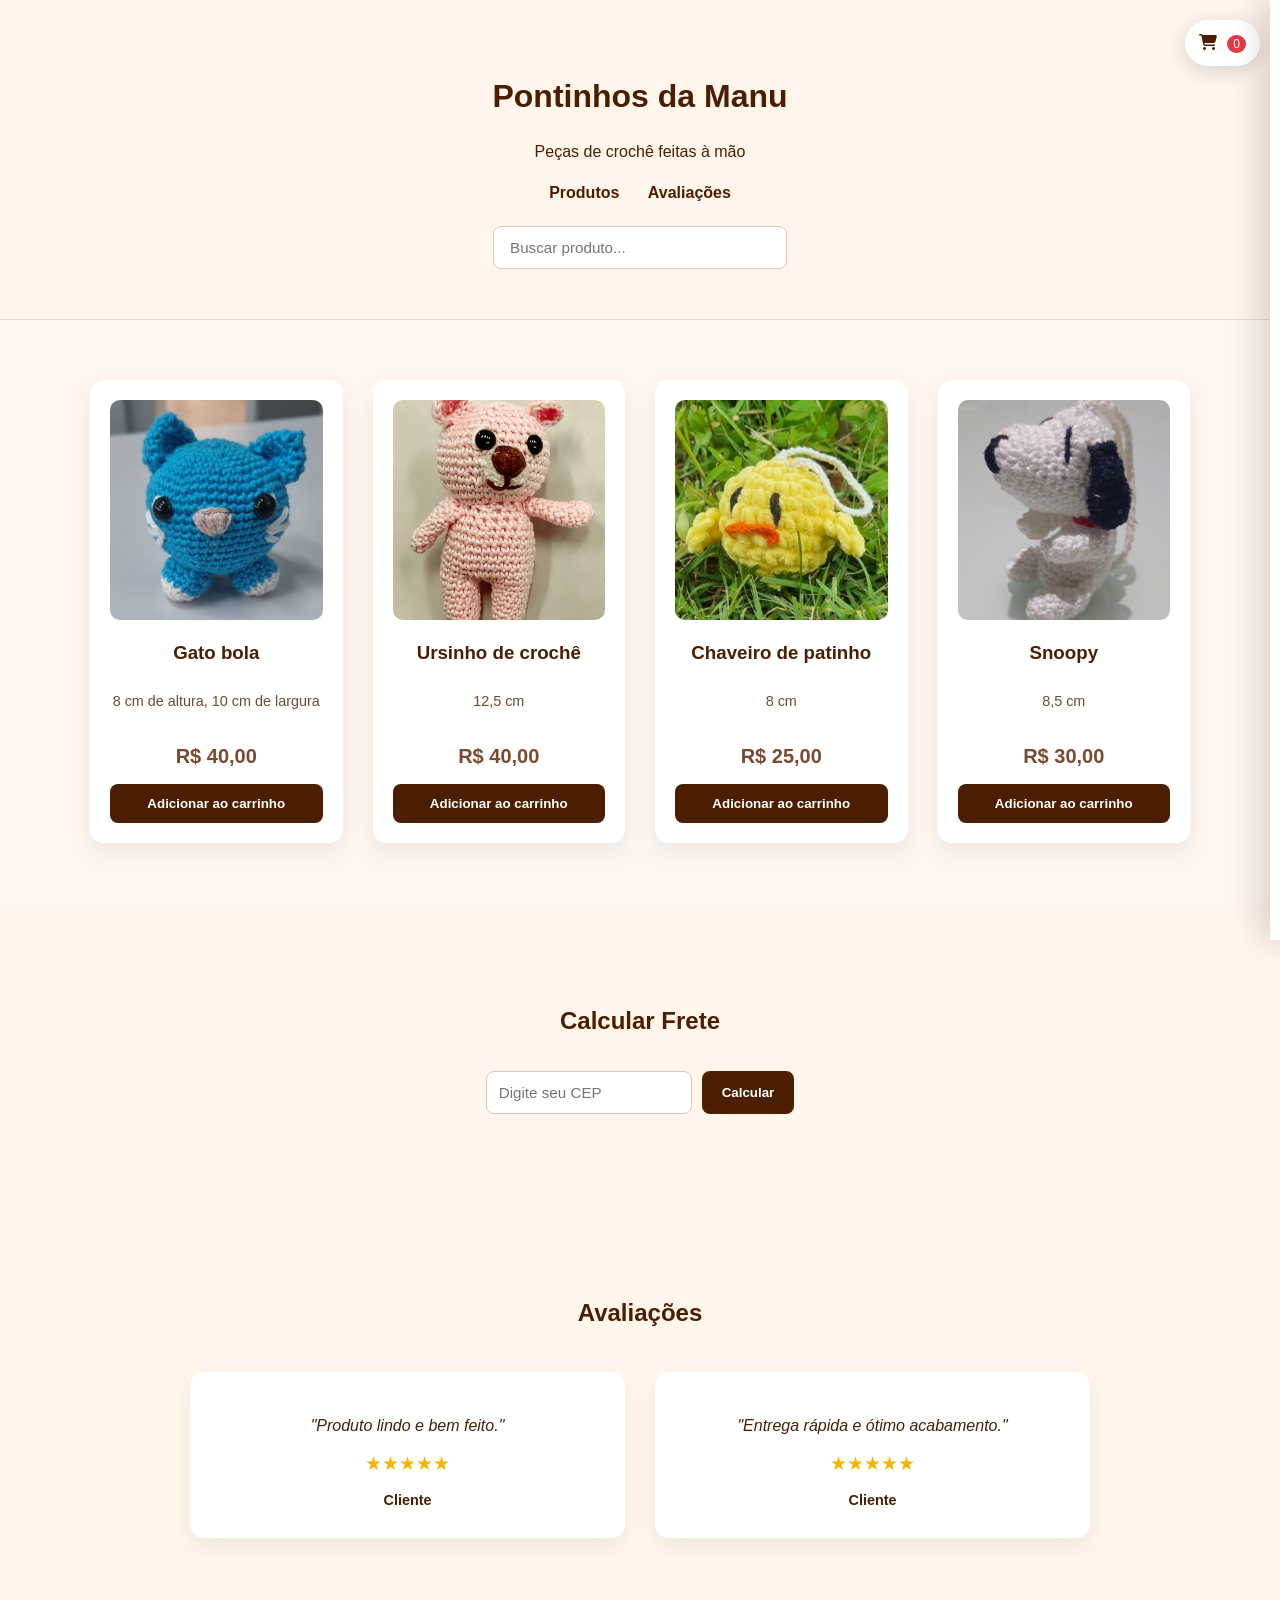
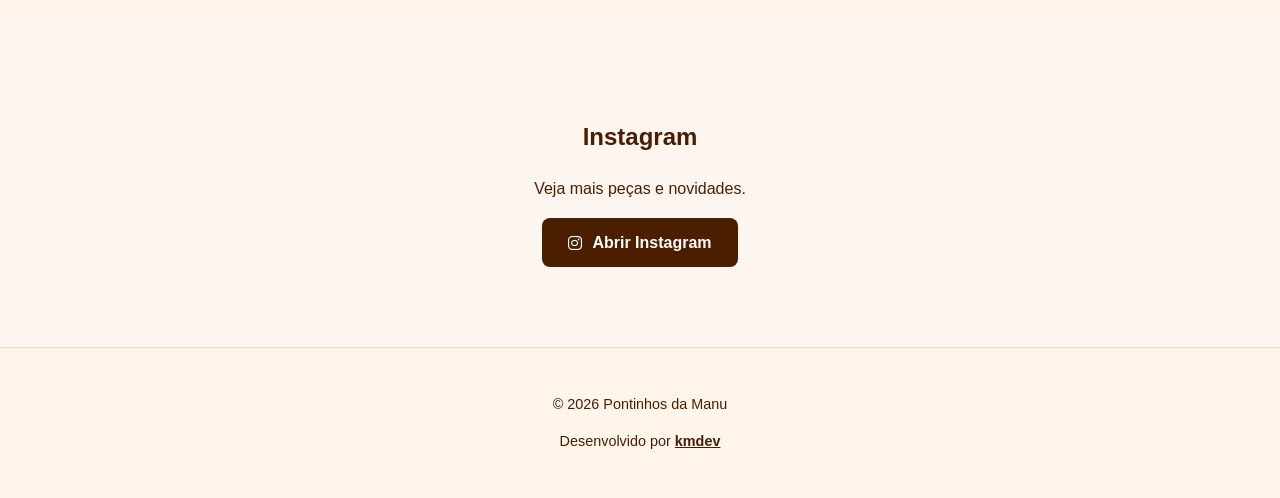
==== produtos.html @ 8070979f "Update and add more stuff" ====
<!doctype html>
<html lang="pt-BR">
    <head>
        <meta charset="UTF-8" />
        <meta name="viewport" content="width=device-width, initial-scale=1.0" />
        <title>Pontinhos da Manu - Produtos</title>
        <link rel="icon" type="image/png" href="src/icon.png" />
        <meta
            name="description"
            content="Peças de crochê feitas à mão. Amigurumi, bonecos e presentes artesanais."
        />
        <meta
            name="keywords"
            content="crochê, amigurumi, artesanal, feito a mão"
        />
        <link rel="stylesheet" href="produtos.css" />
        <link
            rel="stylesheet"
            href="https://cdnjs.cloudflare.com/ajax/libs/font-awesome/6.5.0/css/all.min.css"
        />
    </head>
    <body>
        <div class="transicao" id="transicao"></div>

        <header class="topo">
            <h1>Pontinhos da Manu</h1>
            <p>Peças de crochê feitas à mão</p>

            <nav class="menu">
                <a href="#produtos">Produtos</a>
                <a href="#avaliacoes">Avaliações</a>
            </nav>

            <div class="carrinho-icon">
                <i class="fa-solid fa-cart-shopping"></i>
                <span id="cart-count">0</span>
            </div>

            <input id="busca" placeholder="Buscar produto..." />
        </header>

        <section class="produtos" id="produtos">
            <div class="produto">
                <img
                    loading="lazy"
                    src="src/gb.jpeg"
                    data-full="src/gb.jpeg"
                    onerror="
                        this.src =
                            'https://via.placeholder.com/300?text=Sem+Imagem'
                    "
                />
                <h3>Gato bola</h3>
                <p>8 cm de altura, 10 cm de largura</p>
                <span class="preco">R$ 40,00</span>
                <button>Adicionar ao carrinho</button>
            </div>

            <div class="produto">
                <img
                    loading="lazy"
                    src="src/up.jpeg"
                    data-full="src/up.jpeg"
                    onerror="
                        this.src =
                            'https://via.placeholder.com/300?text=Sem+Imagem'
                    "
                />
                <h3>Ursinho de crochê</h3>
                <p>12,5 cm</p>
                <span class="preco">R$ 40,00</span>
                <button>Adicionar ao carrinho</button>
            </div>

            <div class="produto">
                <img
                    loading="lazy"
                    src="src/Duck.jpeg"
                    data-full="src/Duck.jpeg"
                    onerror="
                        this.src =
                            'https://via.placeholder.com/300?text=Sem+Imagem'
                    "
                />
                <h3>Chaveiro de patinho</h3>
                <p>8 cm</p>
                <span class="preco">R$ 25,00</span>
                <button>Adicionar ao carrinho</button>
            </div>

            <div class="produto">
                <img
                    loading="lazy"
                    src="src/snoopy.jpeg"
                    data-full="src/snoopy.jpeg"
                    onerror="
                        this.src =
                            'https://via.placeholder.com/300?text=Sem+Imagem'
                    "
                />
                <h3>Snoopy</h3>
                <p>8,5 cm</p>
                <span class="preco">R$ 30,00</span>
                <button>Adicionar ao carrinho</button>
            </div>
        </section>

        <section class="frete">
            <h2>Calcular Frete</h2>
            <div class="frete-box">
                <input
                    type="text"
                    id="cep"
                    placeholder="Digite seu CEP"
                    maxlength="9"
                />
                <button id="btn-frete">Calcular</button>
            </div>
            <p id="frete-resultado"></p>
        </section>

        <section class="avaliacoes" id="avaliacoes">
            <h2>Avaliações</h2>
            <div class="avaliacoes-grid">
                <div class="avaliacao">
                    <p>"Produto lindo e bem feito."</p>
                    <span>★★★★★</span>
                    <strong>Cliente</strong>
                </div>
                <div class="avaliacao">
                    <p>"Entrega rápida e ótimo acabamento."</p>
                    <span>★★★★★</span>
                    <strong>Cliente</strong>
                </div>
            </div>
        </section>

        <section class="instagram">
            <h2>Instagram</h2>
            <p>Veja mais peças e novidades.</p>
            <a
                class="btn-instagram"
                href="https://www.instagram.com/pontinhosda_manu?igsh=MW0zdXdidGhiMHlrYQ=="
                target="_blank"
            >
                <i class="fa-brands fa-instagram"></i> Abrir Instagram
            </a>
        </section>

        <footer>
            <p>© 2026 Pontinhos da Manu</p>
            <p>
                Desenvolvido por
                <a
                    href="https://github.com/kmdev-cmd"
                    target="_blank"
                    rel="noopener noreferrer"
                    >kmdev</a
                >
            </p>
        </footer>

        <button id="topo">↑</button>

        <div class="carrinho" id="carrinho">
            <h2>Carrinho</h2>
            <div id="cart-items"></div>
            <p class="total">Total: R$ <span id="cart-total">0</span></p>
            <button id="finalizar">Finalizar pedido</button>
            <button id="fechar-carrinho">Fechar</button>
        </div>

        <div class="lightbox" id="lightbox"><img src="" alt="Produto" /></div>

        <script src="produtos.js"></script>
    </body>
</html>
---- produtos.css ----
/* ---------- BASE ---------- */

body {
    margin: 0;
    font-family:
        Segoe UI,
        Tahoma,
        Geneva,
        Verdana,
        sans-serif;
    background: #fdf6f0;
    color: #4b1e00;
    line-height: 1.6;
}

/* ---------- HEADER ---------- */

.topo {
    text-align: center;
    padding: 50px 20px;
    background: #fff5eb;
    border-bottom: 1px solid #ead8c9;
}

.topo h1 {
    margin-bottom: 10px;
}

.menu {
    margin-top: 15px;
}

.menu a {
    margin: 0 12px;
    text-decoration: none;
    color: #4b1e00;
    font-weight: 600;
    transition: 0.25s;
}

.menu a:hover {
    color: #7a4b2f;
}

/* ---------- PRODUTOS ---------- */

.produtos {
    display: grid;
    grid-template-columns: repeat(auto-fit, minmax(250px, 1fr));
    gap: 30px;
    max-width: 1100px;
    margin: auto;
    padding: 60px 20px;
}

.produto {
    background: white;
    padding: 20px;
    border-radius: 14px;
    text-align: center;
    box-shadow: 0 10px 25px rgba(0, 0, 0, 0.06);
    transition: 0.25s;
    display: flex;
    flex-direction: column;
    justify-content: space-between;
    opacity: 0;
    transform: translateY(40px);
    transition: 0.6s;
}

.produto.visible {
    opacity: 1;
    transform: translateY(0);
}

.produto:hover {
    transform: translateY(-6px);
    box-shadow: 0 15px 35px rgba(0, 0, 0, 0.08);
}

.produto img {
    width: 100%;
    height: 220px;
    object-fit: cover;
    border-radius: 10px;
    margin-bottom: 10px;
}

.produto h3 {
    margin: 8px 0;
}

.produto p {
    font-size: 0.9rem;
    opacity: 0.8;
}

.preco {
    display: block;
    font-weight: bold;
    font-size: 1.25rem;
    margin: 12px 0;
    color: #7a4b2f;
}

.produto button {
    background: #4b1e00;
    color: white;
    border: none;
    padding: 12px 20px;
    border-radius: 8px;
    cursor: pointer;
    font-weight: 600;
    transition: 0.2s;
}

.produto button:hover {
    background: #7a4b2f;
    transform: scale(1.03);
}

/* ---------- FRETE ---------- */

.frete {
    padding: 80px 20px;
    background: #fff5eb;
    text-align: center;
}

.frete h2 {
    margin-bottom: 30px;
}

.frete-box {
    display: flex;
    justify-content: center;
    gap: 10px;
    flex-wrap: wrap;
}

.frete-box input {
    padding: 12px;
    border-radius: 8px;
    border: 1px solid #d9c7b8;
    width: 180px;
    font-size: 0.95rem;
    outline: none;
    transition: 0.2s;
}

.frete-box input:focus {
    border-color: #7a4b2f;
    box-shadow: 0 0 0 2px rgba(122, 75, 47, 0.15);
}

.frete-box button {
    background: #4b1e00;
    color: white;
    border: none;
    padding: 12px 20px;
    border-radius: 8px;
    cursor: pointer;
    font-weight: 600;
    transition: 0.2s;
}

.frete-box button:hover {
    background: #7a4b2f;
}

#frete-resultado {
    display: none;
    margin-top: 20px;
    font-weight: 500;
    background: white;
    padding: 12px 18px;
    border-radius: 8px;
    box-shadow: 0 6px 15px rgba(0, 0, 0, 0.08);
}

/* ---------- AVALIAÇÕES ---------- */

.avaliacoes {
    background: #fff5eb;
    padding: 80px 20px;
    text-align: center;
}

.avaliacoes h2 {
    margin-bottom: 40px;
}

.avaliacoes-grid {
    display: grid;
    grid-template-columns: repeat(auto-fit, minmax(250px, 1fr));
    gap: 30px;
    max-width: 900px;
    margin: auto;
}

.avaliacao {
    background: white;
    padding: 25px;
    border-radius: 14px;
    box-shadow: 0 10px 25px rgba(0, 0, 0, 0.06);
    transition: 0.25s;
}

.avaliacao:hover {
    transform: translateY(-5px);
}

.avaliacao p {
    font-style: italic;
    margin-bottom: 10px;
}

.avaliacao span {
    color: #f4b400;
    font-size: 1.2rem;
    display: block;
    margin-bottom: 8px;
}

.avaliacao strong {
    font-size: 0.9rem;
    color: #4b1e00;
}

/* ---------- INSTAGRAM ---------- */

.instagram {
    padding: 80px 20px;
    text-align: center;
}

.btn-instagram {
    display: inline-flex;
    gap: 10px;
    align-items: center;
    padding: 12px 26px;
    background: #4b1e00;
    color: white;
    text-decoration: none;
    border-radius: 8px;
    font-weight: 600;
    transition: 0.2s;
}

.btn-instagram:hover {
    background: #7a4b2f;
    transform: translateY(-2px);
}

/* ---------- FOOTER ---------- */

footer {
    text-align: center;
    padding: 30px 20px;
    font-size: 0.9rem;
    background: #fff5eb;
    border-top: 1px solid #ead8c9;
}

footer a {
    color: #4b1e00;
    font-weight: bold;
}

/* ---------- TRANSIÇÃO ---------- */

.transicao {
    position: fixed;
    inset: 0;
    background: #5a2a0c;
    z-index: 9999;
    clip-path: circle(150% at 100% 0%);
    animation: abrirTela 1.2s ease forwards;
}

@keyframes abrirTela {
    0% {
        clip-path: circle(150% at 100% 0%);
    }

    100% {
        clip-path: circle(0% at 100% 0%);
    }
}

/* ---------- SCROLL ---------- */

html {
    scroll-behavior: smooth;
}

/* ---------- AMPLIAR IMAGEM ---------- */

.img-zoom {
    position: fixed;
    top: 50%;
    left: 50%;
    transform: translate(-50%, -50%) scale(1.8);
    z-index: 9998;
    max-width: 90vw;
    max-height: 90vh;
    cursor: zoom-out;
    box-shadow: 0 20px 60px rgba(0, 0, 0, 0.4);
}

.lightbox {
    position: fixed;
    inset: 0;
    background: rgba(0, 0, 0, 0.85);
    display: flex;
    align-items: center;
    justify-content: center;
    z-index: 9999;
    opacity: 0;
    pointer-events: none;
    transition: opacity 0.35s ease;
}

.lightbox.ativo {
    opacity: 1;
    pointer-events: auto;
}

.lightbox img {
    max-width: 92vw;
    max-height: 92vh;
    border-radius: 12px;
    transform: scale(0.85);
    transition: transform 0.35s ease;
}

.lightbox.ativo img {
    transform: scale(1);
}

/* ---------- CARRINHO ---------- */

.carrinho-icon {
    position: fixed;
    top: 20px;
    right: 20px;
    background: white;
    padding: 10px 14px;
    border-radius: 30px;
    box-shadow: 0 5px 20px rgba(0, 0, 0, 0.15);
    cursor: pointer;
    z-index: 2000;
}

#cart-count {
    background: #e63946;
    color: white;
    font-size: 12px;
    padding: 2px 6px;
    border-radius: 50%;
    margin-left: 6px;
}

.carrinho {
    position: fixed;
    right: -350px;
    top: 0;
    width: 320px;
    height: 100%;
    background: white;
    box-shadow: -10px 0 30px rgba(0, 0, 0, 0.15);
    padding: 20px;
    transition: 0.4s;
    z-index: 3000;
    overflow: auto;
}

.carrinho.ativo {
    right: 0;
}

.cart-item {
    display: flex;
    justify-content: space-between;
    margin-bottom: 10px;
    font-size: 14px;
}

.total {
    font-weight: bold;
    margin-top: 20px;
}

.carrinho h2 {
    margin-bottom: 10px;
}

#cart-items {
    max-height: 300px;
    overflow-y: auto;
}

.total {
    margin-top: 10px;
}

#fechar-carrinho {
    margin-top: 10px;
}

.cart-item {
    display: grid;
    grid-template-columns: 1fr auto auto auto;
    gap: 8px;
    align-items: center;
    padding: 10px 0;
    border-bottom: 1px solid #eee;
}

.cart-item button {
    border: none;
    background: #eee;
    padding: 4px 8px;
    border-radius: 6px;
    cursor: pointer;
}

.cart-item button:hover {
    background: #ddd;
}

.remover {
    background: #e63946;
    color: white;
}

.remover:hover {
    background: #c92f3a;
}

#finalizar {
    width: 100%;
    margin-top: 10px;
    padding: 12px;
    background: #25d366;
    color: white;
    border: none;
    border-radius: 8px;
    cursor: pointer;
    font-weight: bold;
}

#finalizar:hover {
    background: #1ebc5a;
}

/* ---------- BUSCA ---------- */

#busca {
    margin-top: 20px;
    padding: 12px 16px;
    border-radius: 8px;
    border: 1px solid #d9c7b8;
    width: 260px;
    max-width: 90%;
    font-size: 0.95rem;
    outline: none;
    transition: 0.25s;
}

#busca:focus {
    border-color: #7a4b2f;
    box-shadow: 0 0 0 2px rgba(122, 75, 47, 0.15);
}

/* ---------- BOTÃO TOPO ---------- */

#topo {
    position: fixed;
    bottom: 25px;
    right: 25px;
    background: #4b1e00;
    color: white;
    border: none;
    width: 45px;
    height: 45px;
    border-radius: 50%;
    font-size: 18px;
    cursor: pointer;
    display: none;
    z-index: 2000;
    box-shadow: 0 5px 20px rgba(0, 0, 0, 0.15);
    transition: 0.25s;
}

#topo:hover {
    background: #7a4b2f;
    transform: translateY(-3px);
}

/* ---------- CARRINHO MELHORIAS ---------- */

.carrinho-icon:hover {
    transform: scale(1.05);
}

.cart-item {
    padding: 8px 0;
    border-bottom: 1px solid #eee;
}

.cart-item:last-child {
    border-bottom: none;
}

/* ---------- SCROLL DO CARRINHO ---------- */

#cart-items::-webkit-scrollbar {
    width: 6px;
}

#cart-items::-webkit-scrollbar-thumb {
    background: #d0b9a5;
    border-radius: 10px;
}

/* ---------- RESPONSIVIDADE ---------- */

@media (max-width: 768px) {
    .topo {
        padding: 40px 15px;
    }

    .menu {
        display: flex;
        flex-wrap: wrap;
        justify-content: center;
        gap: 10px;
    }

    .produtos {
        padding: 40px 15px;
        gap: 20px;
    }

    .produto img {
        height: 200px;
    }

    .carrinho {
        width: 100%;
        right: -120%;
    }

    .carrinho.ativo {
        right: -10%;
    }
}

/* ---------- ANIMAÇÃO SUAVE GLOBAL ---------- */

button,
a,
input {
    transition: 0.25s ease;
}
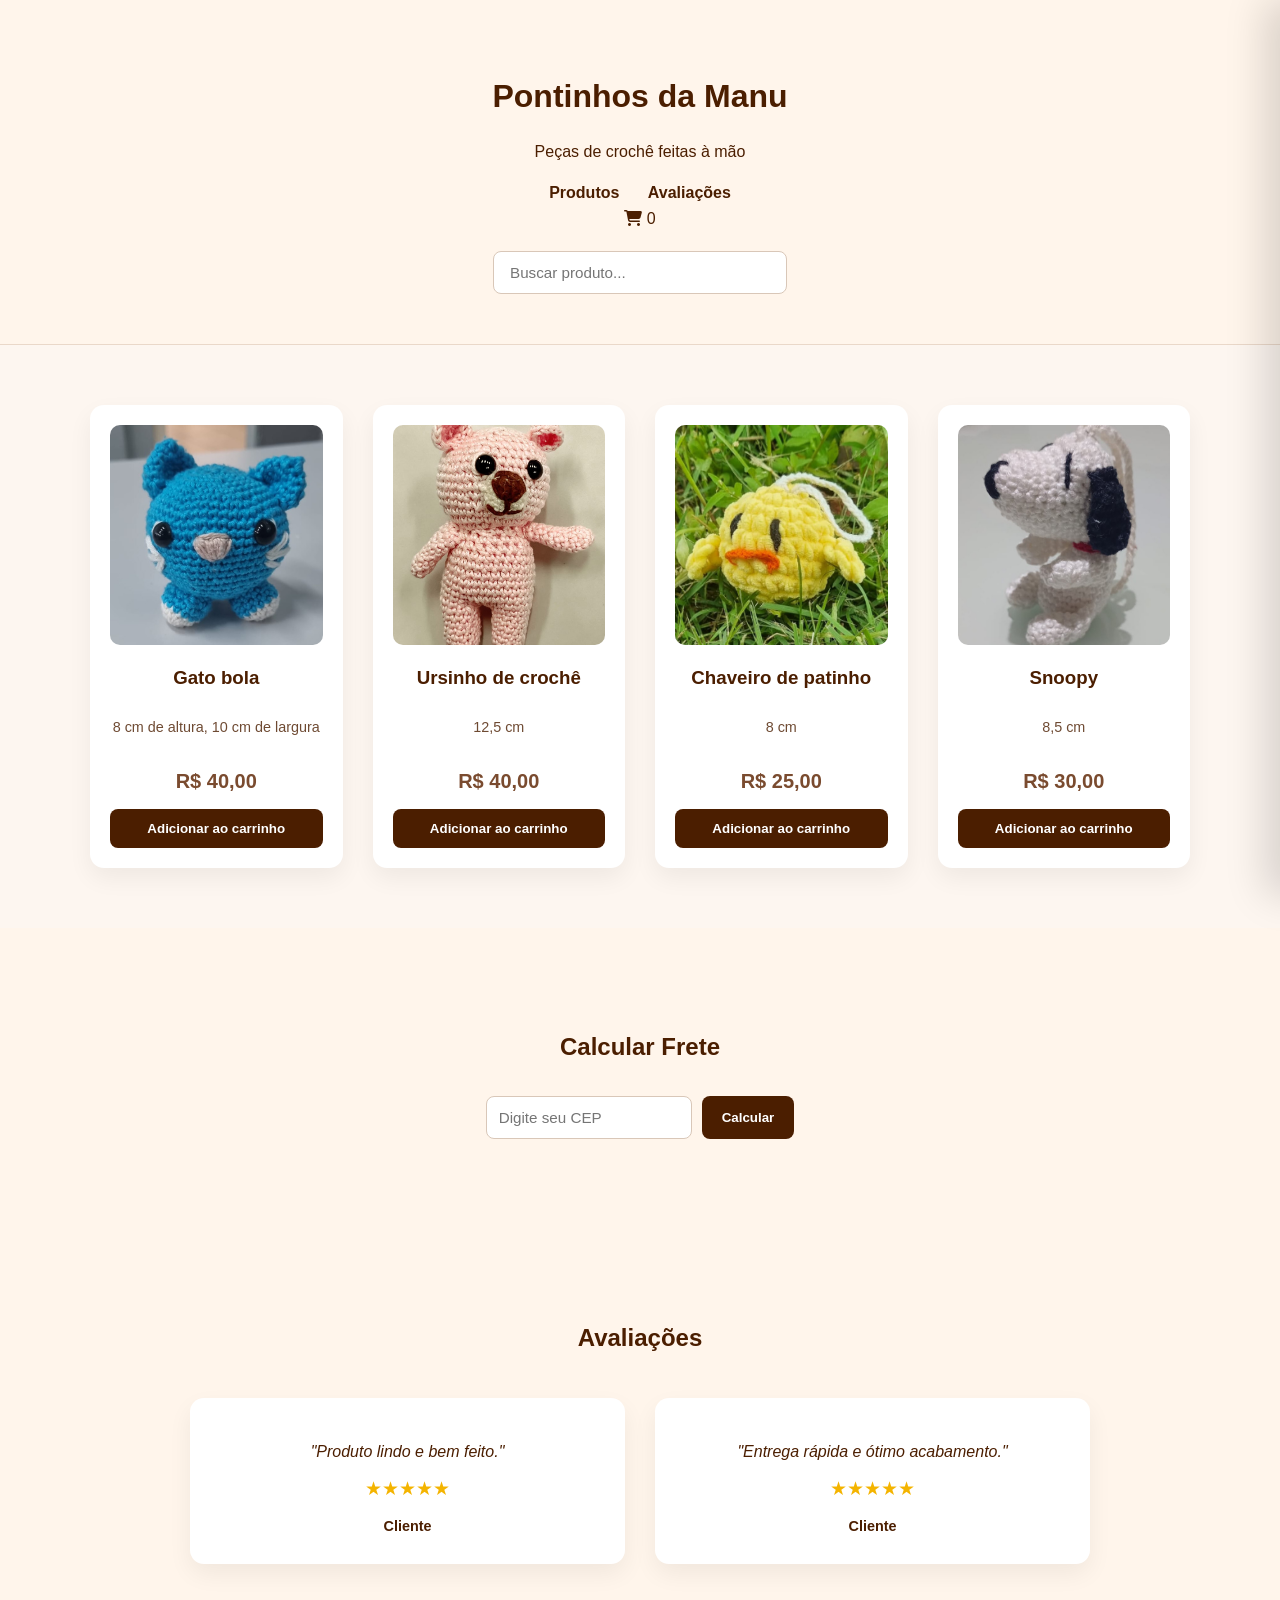
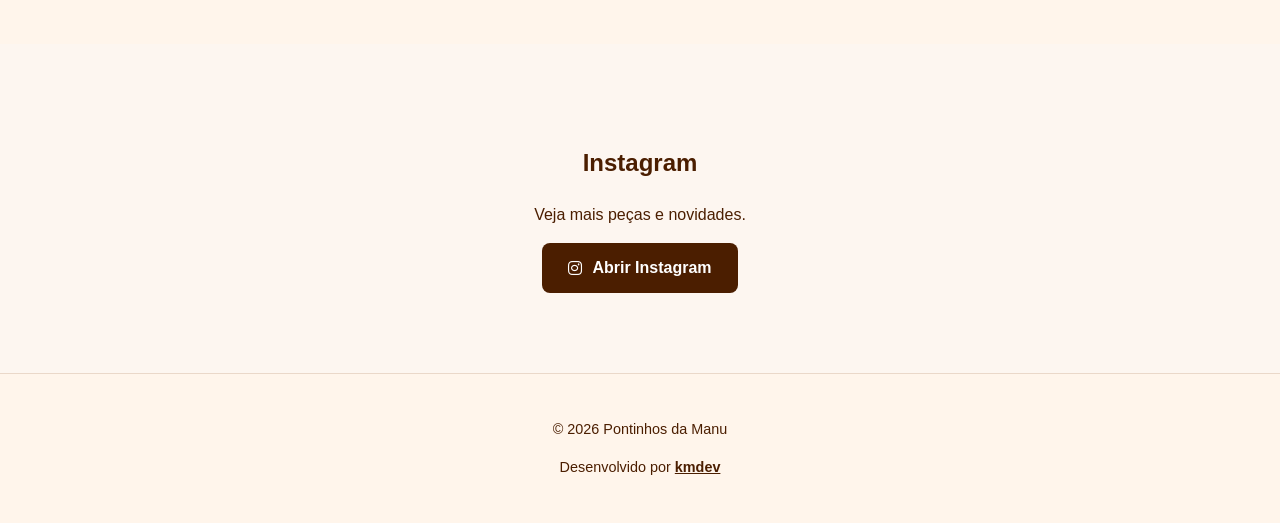
==== commit e01601de: "a" ====
--- a/produtos.html
+++ b/produtos.html
@@ -31,13 +31,15 @@
                 <a href="#avaliacoes">Avaliações</a>
             </nav>
 
-            <div class="carrinho-icon">
+            <div class="carrinho-icon" id="abrir-carrinho">
                 <i class="fa-solid fa-cart-shopping"></i>
                 <span id="cart-count">0</span>
             </div>
 
             <input id="busca" placeholder="Buscar produto..." />
         </header>
+
+        <div class="carrinho-overlay" id="overlay"></div>
 
         <section class="produtos" id="produtos">
             <div class="produto">
--- a/produtos.css
+++ b/produtos.css
@@ -338,96 +338,86 @@
     transform: scale(1);
 }
 
-/* ---------- CARRINHO ---------- */
-
-.carrinho-icon {
-    position: fixed;
-    top: 20px;
-    right: 20px;
-    background: white;
-    padding: 10px 14px;
-    border-radius: 30px;
-    box-shadow: 0 5px 20px rgba(0, 0, 0, 0.15);
-    cursor: pointer;
-    z-index: 2000;
-}
-
-#cart-count {
-    background: #e63946;
-    color: white;
-    font-size: 12px;
-    padding: 2px 6px;
-    border-radius: 50%;
-    margin-left: 6px;
-}
+/* ---------- CARRINHO (UPGRADE) ---------- */
 
 .carrinho {
     position: fixed;
-    right: -350px;
+    right: -380px;
     top: 0;
-    width: 320px;
-    height: 100%;
-    background: white;
-    box-shadow: -10px 0 30px rgba(0, 0, 0, 0.15);
+    width: 340px;
+    height: 95%;
+    background: rgba(255, 255, 255, 0.75);
+    backdrop-filter: blur(12px);
+    -webkit-backdrop-filter: blur(12px);
+    box-shadow: -15px 0 40px rgba(0, 0, 0, 0.15);
     padding: 20px;
-    transition: 0.4s;
+    transition: right 0.45s cubic-bezier(0.22, 1, 0.36, 1);
     z-index: 3000;
-    overflow: auto;
+    overflow: hidden;
+    display: flex;
+    flex-direction: column;
+    border-radius: 5px;
 }
 
 .carrinho.ativo {
     right: 0;
 }
 
-.cart-item {
-    display: flex;
-    justify-content: space-between;
-    margin-bottom: 10px;
-    font-size: 14px;
-}
-
-.total {
-    font-weight: bold;
-    margin-top: 20px;
-}
+/* HEADER */
 
 .carrinho h2 {
-    margin-bottom: 10px;
-}
+    margin-bottom: 15px;
+    font-size: 1.4rem;
+}
+
+/* LISTA */
 
 #cart-items {
-    max-height: 300px;
+    flex: 1;
     overflow-y: auto;
-}
-
-.total {
-    margin-top: 10px;
-}
-
-#fechar-carrinho {
-    margin-top: 10px;
-}
+    padding-right: 5px;
+}
+
+/* ITEM */
 
 .cart-item {
     display: grid;
     grid-template-columns: 1fr auto auto auto;
     gap: 8px;
     align-items: center;
-    padding: 10px 0;
-    border-bottom: 1px solid #eee;
-}
+    padding: 12px 0;
+    border-bottom: 1px solid rgba(0, 0, 0, 0.06);
+    transition: 0.2s;
+}
+
+.cart-item:hover {
+    transform: translateX(4px);
+}
+
+/* NOME DO PRODUTO */
+
+.cart-item span {
+    font-weight: 500;
+}
+
+/* BOTÕES */
 
 .cart-item button {
     border: none;
-    background: #eee;
-    padding: 4px 8px;
+    background: #f1f1f1;
+    padding: 5px 9px;
     border-radius: 6px;
     cursor: pointer;
+    font-weight: bold;
+    transition: 0.2s;
 }
 
 .cart-item button:hover {
     background: #ddd;
-}
+    transform: scale(1.05);
+}
+
+/* REMOVER */
 
 .remover {
     background: #e63946;
@@ -438,20 +428,89 @@
     background: #c92f3a;
 }
 
+/* TOTAL */
+
+.total {
+    margin-top: 15px;
+    font-size: 1.1rem;
+    display: flex;
+    justify-content: space-between;
+}
+
+/* BOTÃO FINALIZAR */
+
 #finalizar {
     width: 100%;
-    margin-top: 10px;
-    padding: 12px;
-    background: #25d366;
+    margin-top: 12px;
+    padding: 14px;
+    background: linear-gradient(135deg, #25d366, #1ebc5a);
     color: white;
     border: none;
-    border-radius: 8px;
+    border-radius: 10px;
     cursor: pointer;
     font-weight: bold;
+    transition: 0.25s;
 }
 
 #finalizar:hover {
-    background: #1ebc5a;
+    transform: translateY(-2px);
+    box-shadow: 0 8px 20px rgba(37, 211, 102, 0.3);
+}
+
+/* BOTÃO FECHAR */
+
+#fechar-carrinho {
+    position: absolute;
+    top: 15px;
+    right: 15px;
+    background: transparent;
+    font-size: 18px;
+    font-weight: bold;
+}
+#fechar-carrinho:hover {
+    background: #ddd;
+}
+
+/* SCROLL BONITO */
+
+#cart-items::-webkit-scrollbar {
+    width: 6px;
+}
+
+#cart-items::-webkit-scrollbar-thumb {
+    background: #cbb4a0;
+    border-radius: 10px;
+}
+
+/* OVERLAY (FUNDO ESCURO) */
+
+.carrinho-overlay {
+    position: fixed;
+    inset: 0;
+    background: rgba(0, 0, 0, 0.4);
+    backdrop-filter: blur(2px);
+    opacity: 0;
+    pointer-events: none;
+    transition: 0.3s;
+    z-index: 2500;
+}
+
+.carrinho-overlay.ativo {
+    opacity: 1;
+    pointer-events: auto;
+}
+
+/* RESPONSIVO */
+
+@media (max-width: 768px) {
+    .carrinho {
+        width: 85%;
+        right: -100%;
+    }
+
+    .carrinho.ativo {
+        right: 0;
+    }
 }
 
 /* ---------- BUSCA ---------- */
@@ -498,21 +557,6 @@
     transform: translateY(-3px);
 }
 
-/* ---------- CARRINHO MELHORIAS ---------- */
-
-.carrinho-icon:hover {
-    transform: scale(1.05);
-}
-
-.cart-item {
-    padding: 8px 0;
-    border-bottom: 1px solid #eee;
-}
-
-.cart-item:last-child {
-    border-bottom: none;
-}
-
 /* ---------- SCROLL DO CARRINHO ---------- */
 
 #cart-items::-webkit-scrollbar {
@@ -546,15 +590,6 @@
     .produto img {
         height: 200px;
     }
-
-    .carrinho {
-        width: 100%;
-        right: -120%;
-    }
-
-    .carrinho.ativo {
-        right: -10%;
-    }
 }
 
 /* ---------- ANIMAÇÃO SUAVE GLOBAL ---------- */
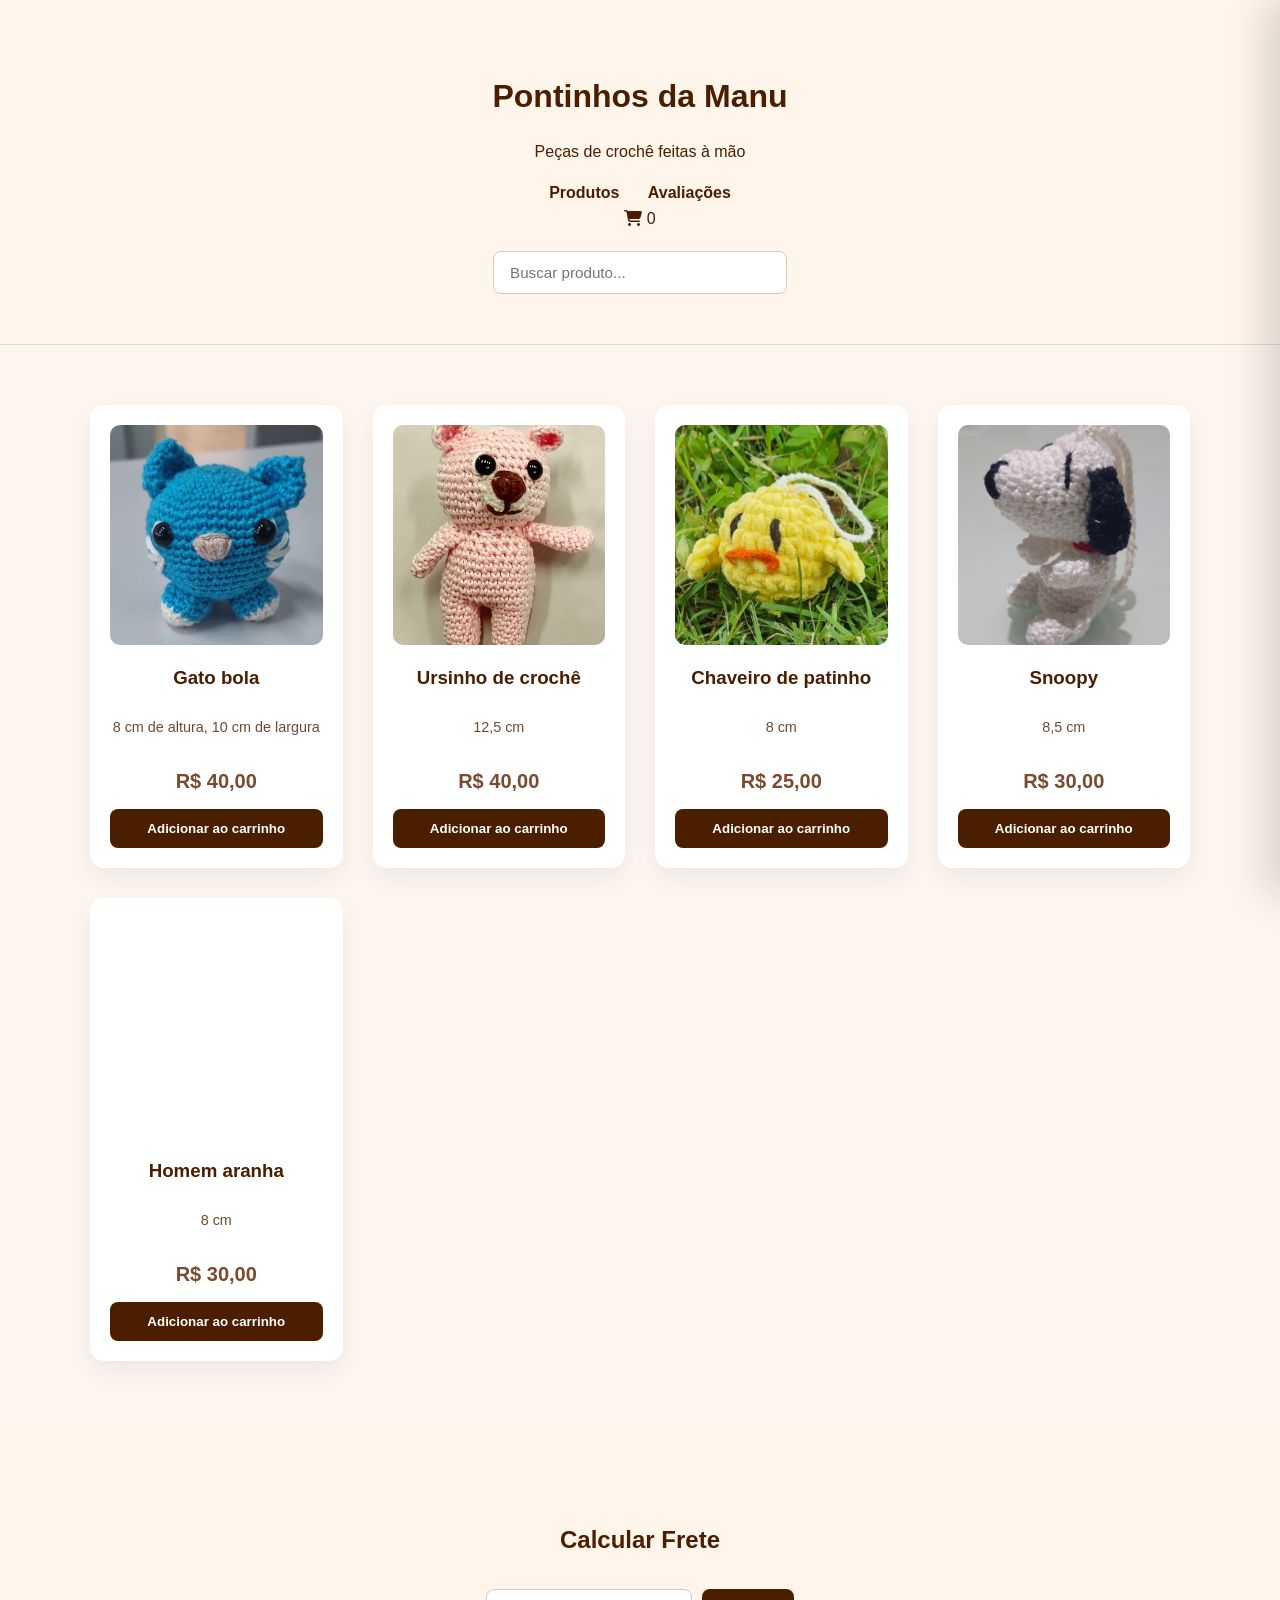
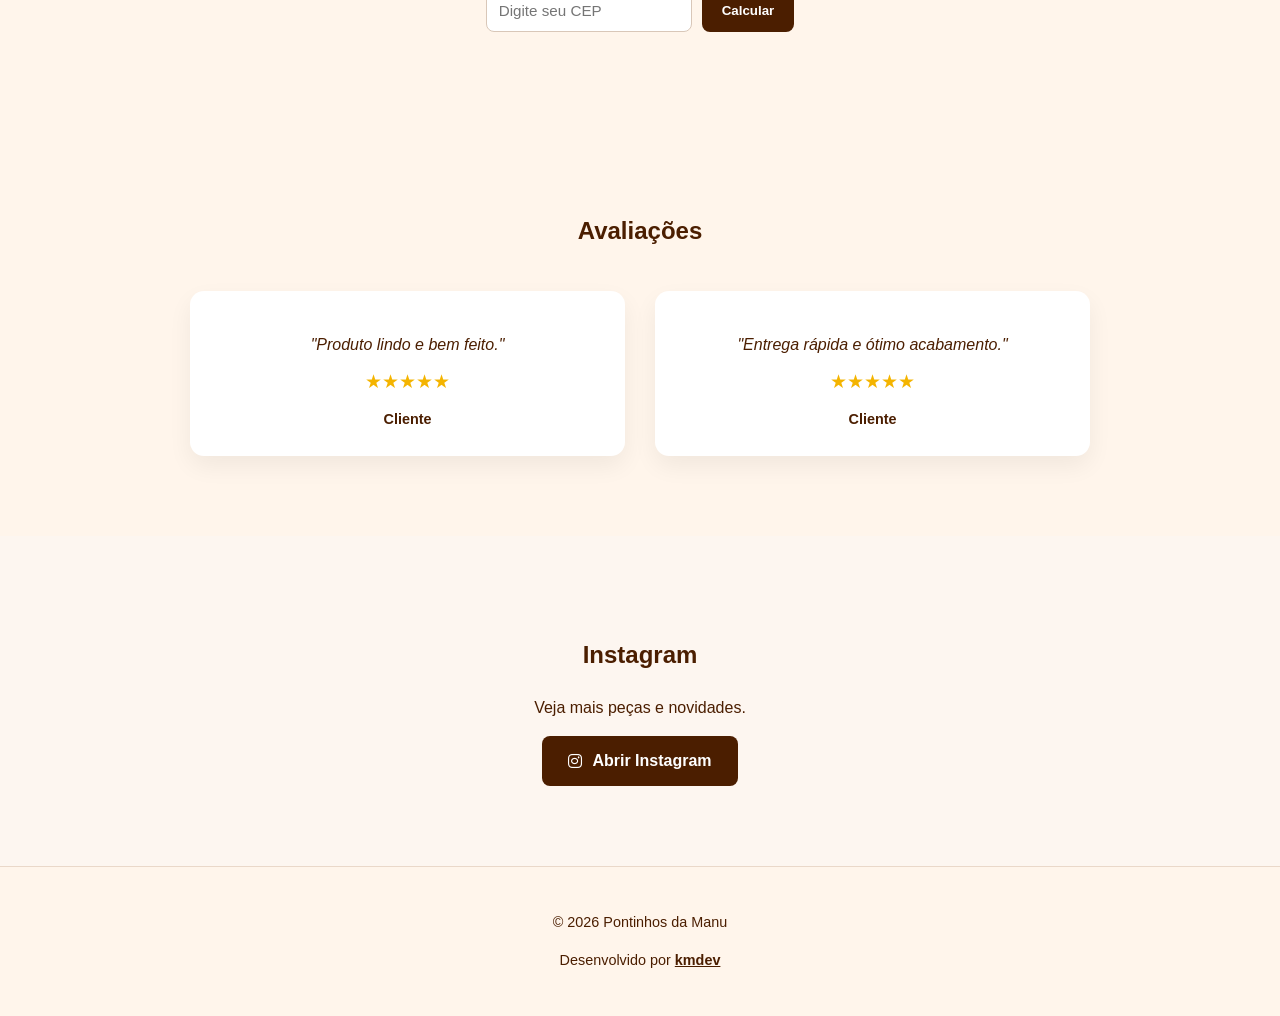
==== commit 0ec70259: "a" ====
--- a/produtos.html
+++ b/produtos.html
@@ -105,6 +105,21 @@
                 <span class="preco">R$ 30,00</span>
                 <button>Adicionar ao carrinho</button>
             </div>
+            <div class="produto">
+                <img
+                    loading="lazy"
+                    src="src/ha.jpeg"
+                    data-full="src/ha.jpeg"
+                    onerror="
+                        this.src =
+                            'https://via.placeholder.com/300?text=Sem+Imagem'
+                    "
+                />
+                <h3>Homem aranha</h3>
+                <p>8 cm</p>
+                <span class="preco">R$ 30,00</span>
+                <button>Adicionar ao carrinho</button>
+            </div>
         </section>
 
         <section class="frete">
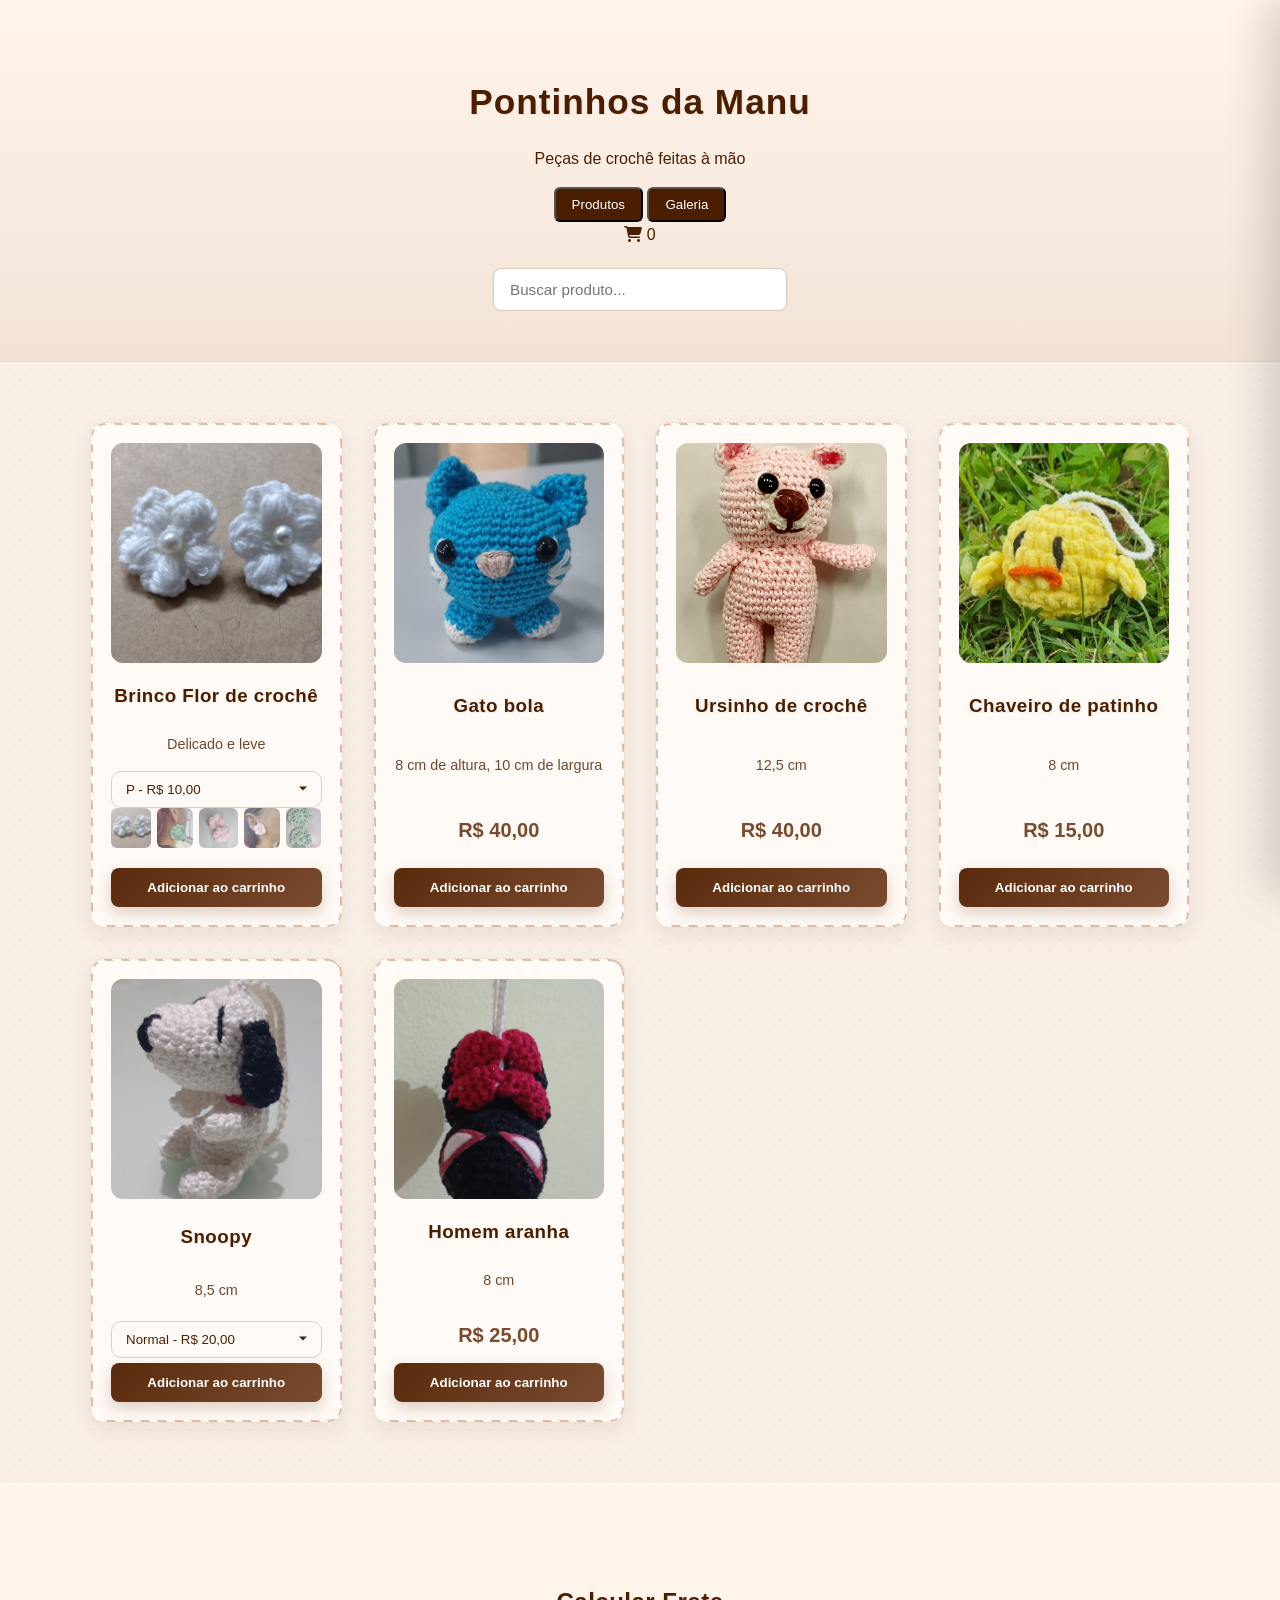
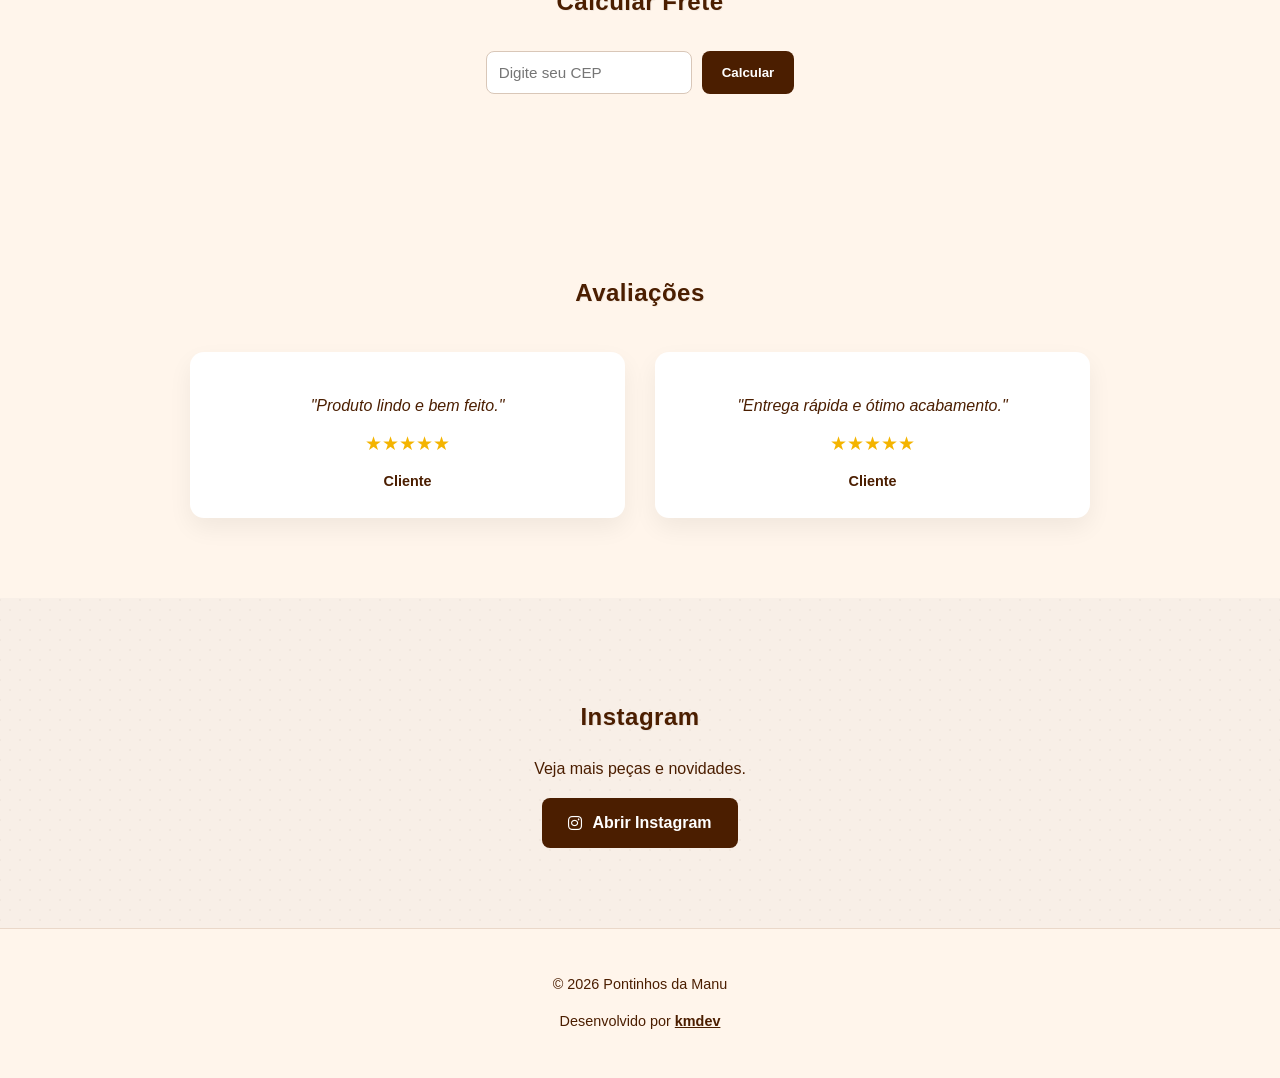
==== commit 34da0097: "update stuff" ====
--- a/produtos.html
+++ b/produtos.html
@@ -27,8 +27,8 @@
             <p>Peças de crochê feitas à mão</p>
 
             <nav class="menu">
-                <a href="#produtos">Produtos</a>
-                <a href="#avaliacoes">Avaliações</a>
+                <button id="btn-produtos">Produtos</button>
+                <button id="btn-galeria">Galeria</button>
             </nav>
 
             <div class="carrinho-icon" id="abrir-carrinho">
@@ -41,100 +41,128 @@
 
         <div class="carrinho-overlay" id="overlay"></div>
 
-        <section class="produtos" id="produtos">
-            <div class="produto">
-                <img
-                    loading="lazy"
-                    src="src/gb.jpeg"
-                    data-full="src/gb.jpeg"
-                    onerror="
-                        this.src =
-                            'https://via.placeholder.com/300?text=Sem+Imagem'
-                    "
-                />
-                <h3>Gato bola</h3>
-                <p>8 cm de altura, 10 cm de largura</p>
-                <span class="preco">R$ 40,00</span>
-                <button>Adicionar ao carrinho</button>
-            </div>
-
-            <div class="produto">
-                <img
-                    loading="lazy"
-                    src="src/up.jpeg"
-                    data-full="src/up.jpeg"
-                    onerror="
-                        this.src =
-                            'https://via.placeholder.com/300?text=Sem+Imagem'
-                    "
-                />
-                <h3>Ursinho de crochê</h3>
-                <p>12,5 cm</p>
-                <span class="preco">R$ 40,00</span>
-                <button>Adicionar ao carrinho</button>
-            </div>
-
-            <div class="produto">
-                <img
-                    loading="lazy"
-                    src="src/Duck.jpeg"
-                    data-full="src/Duck.jpeg"
-                    onerror="
-                        this.src =
-                            'https://via.placeholder.com/300?text=Sem+Imagem'
-                    "
-                />
-                <h3>Chaveiro de patinho</h3>
-                <p>8 cm</p>
-                <span class="preco">R$ 25,00</span>
-                <button>Adicionar ao carrinho</button>
-            </div>
-
-            <div class="produto">
-                <img
-                    loading="lazy"
-                    src="src/snoopy.jpeg"
-                    data-full="src/snoopy.jpeg"
-                    onerror="
-                        this.src =
-                            'https://via.placeholder.com/300?text=Sem+Imagem'
-                    "
-                />
-                <h3>Snoopy</h3>
-                <p>8,5 cm</p>
-                <span class="preco">R$ 30,00</span>
-                <button>Adicionar ao carrinho</button>
-            </div>
-            <div class="produto">
-                <img
-                    loading="lazy"
-                    src="src/ha.jpeg"
-                    data-full="src/ha.jpeg"
-                    onerror="
-                        this.src =
-                            'https://via.placeholder.com/300?text=Sem+Imagem'
-                    "
-                />
-                <h3>Homem aranha</h3>
-                <p>8 cm</p>
-                <span class="preco">R$ 30,00</span>
-                <button>Adicionar ao carrinho</button>
-            </div>
-        </section>
-
-        <section class="frete">
-            <h2>Calcular Frete</h2>
-            <div class="frete-box">
-                <input
-                    type="text"
-                    id="cep"
-                    placeholder="Digite seu CEP"
-                    maxlength="9"
-                />
-                <button id="btn-frete">Calcular</button>
-            </div>
-            <p id="frete-resultado"></p>
-        </section>
+        <div id="secao-galeria">
+            <section class="galeria">
+                <h2>Galeria de peças</h2>
+                <div class="galeria-grid" id="galeria"></div>
+            </section>
+        </div>
+
+        <div id="secao-produtos">
+            <section class="produtos" id="produtos">
+                <div
+                    class="produto"
+                    data-images='["src/brinco1.jpeg","src/brinco2.jpeg","src/brinco3.jpeg","src/brinco4.jpeg","src/brinco5.jpeg"]'
+                >
+                    <img src="src/brinco1.jpeg" />
+                    <h3>Brinco Flor de crochê</h3>
+                    <p>Delicado e leve</p>
+                    <select class="variacao">
+                        <option value="10">P - R$ 10,00</option>
+                        <option value="17">G - R$ 17,00</option>
+                    </select>
+                    <div class="miniaturas"></div>
+
+                    <button>Adicionar ao carrinho</button>
+                </div>
+
+                <div class="produto">
+                    <img
+                        loading="lazy"
+                        src="src/gb.jpeg"
+                        data-full="src/gb.jpeg"
+                        onerror="
+                            this.src =
+                                'https://via.placeholder.com/300?text=Sem+Imagem'
+                        "
+                    />
+                    <h3>Gato bola</h3>
+                    <p>8 cm de altura, 10 cm de largura</p>
+                    <span class="preco">R$ 40,00</span>
+                    <button>Adicionar ao carrinho</button>
+                </div>
+
+                <div class="produto">
+                    <img
+                        loading="lazy"
+                        src="src/up.jpeg"
+                        data-full="src/up.jpeg"
+                        onerror="
+                            this.src =
+                                'https://via.placeholder.com/300?text=Sem+Imagem'
+                        "
+                    />
+                    <h3>Ursinho de crochê</h3>
+                    <p>12,5 cm</p>
+                    <span class="preco">R$ 40,00</span>
+                    <button>Adicionar ao carrinho</button>
+                </div>
+
+                <div class="produto">
+                    <img
+                        loading="lazy"
+                        src="src/Duck.jpeg"
+                        data-full="src/Duck.jpeg"
+                        onerror="
+                            this.src =
+                                'https://via.placeholder.com/300?text=Sem+Imagem'
+                        "
+                    />
+                    <h3>Chaveiro de patinho</h3>
+                    <p>8 cm</p>
+                    <span class="preco">R$ 15,00</span>
+                    <button>Adicionar ao carrinho</button>
+                </div>
+
+                <div class="produto">
+                    <img
+                        loading="lazy"
+                        src="src/snoopy.jpeg"
+                        data-full="src/snoopy.jpeg"
+                        onerror="
+                            this.src =
+                                'https://via.placeholder.com/300?text=Sem+Imagem'
+                        "
+                    />
+                    <h3>Snoopy</h3>
+                    <p>8,5 cm</p>
+                    <select class="variacao">
+                        <option value="20">Normal - R$ 20,00</option>
+                        <option value="25">Piloto - R$ 25,00</option>
+                    </select>
+                    <button>Adicionar ao carrinho</button>
+                </div>
+                <div class="produto">
+                    <img
+                        loading="lazy"
+                        src="src/ha.jpeg"
+                        data-full="src/ha.jpeg"
+                        onerror="
+                            this.src =
+                                'https://via.placeholder.com/300?text=Sem+Imagem'
+                        "
+                    />
+                    <h3>Homem aranha</h3>
+                    <p>8 cm</p>
+                    <span class="preco">R$ 25,00</span>
+                    <button>Adicionar ao carrinho</button>
+                </div>
+            </section>
+
+            <section class="frete">
+                <h2>Calcular Frete</h2>
+                <div class="frete-box">
+                    <input
+                        type="text"
+                        id="cep"
+                        placeholder="Digite seu CEP"
+                        maxlength="9"
+                    />
+                    <button id="btn-frete">Calcular</button>
+                </div>
+                <p id="frete-resultado"></p>
+            </section>
+        </div>
 
         <section class="avaliacoes" id="avaliacoes">
             <h2>Avaliações</h2>
--- a/produtos.css
+++ b/produtos.css
@@ -8,7 +8,14 @@
         Geneva,
         Verdana,
         sans-serif;
-    background: #fdf6f0;
+    background: #f8efe7;
+    background-image:
+        radial-gradient(rgba(90, 42, 12, 0.04) 1px, transparent 1px),
+        radial-gradient(rgba(90, 42, 12, 0.04) 1px, transparent 1px);
+    background-size: 20px 20px;
+    background-position:
+        0 0,
+        10px 10px;
     color: #4b1e00;
     line-height: 1.6;
 }
@@ -18,12 +25,15 @@
 .topo {
     text-align: center;
     padding: 50px 20px;
-    background: #fff5eb;
+    background: linear-gradient(180deg, #fff5eb, #f3e3d7);
+    position: relative;
     border-bottom: 1px solid #ead8c9;
 }
 
 .topo h1 {
     margin-bottom: 10px;
+    font-size: 2.2rem;
+    letter-spacing: 1px;
 }
 
 .menu {
@@ -54,27 +64,53 @@
 }
 
 .produto {
-    background: white;
+    position: relative;
+    background: #fffaf6;
     padding: 20px;
     border-radius: 14px;
+    border: 1px solid #f0e0d2;
     text-align: center;
-    box-shadow: 0 10px 25px rgba(0, 0, 0, 0.06);
+    box-shadow: 0 8px 20px rgba(90, 42, 12, 0.08);
     transition: 0.25s;
     display: flex;
     flex-direction: column;
     justify-content: space-between;
     opacity: 0;
-    transform: translateY(40px);
-    transition: 0.6s;
+    transform: translateY(60px) scale(0.95);
+    transition:
+        transform 0.4s ease,
+        box-shadow 0.4s ease,
+        filter 0.4s ease;
+}
+
+.produto::before {
+    content: "";
+    position: absolute;
+    inset: 0;
+    border-radius: 14px;
+    padding: 2px;
+    background: repeating-linear-gradient(
+        45deg,
+        #d8bfae 0 6px,
+        transparent 6px 12px
+    );
+    -webkit-mask:
+        linear-gradient(#fff 0 0) content-box,
+        linear-gradient(#fff 0 0);
+    -webkit-mask-composite: xor;
+    mask-composite: exclude;
+    pointer-events: none;
 }
 
 .produto.visible {
     opacity: 1;
-    transform: translateY(0);
+    transform: translateY(0) scale(1);
+    transition: all 0.7s cubic-bezier(0.22, 1, 0.36, 1);
 }
 
 .produto:hover {
-    transform: translateY(-6px);
+    transform: translateY(-8px) scale(1.02) rotate(-1deg);
+    filter: brightness(1.03);
     box-shadow: 0 15px 35px rgba(0, 0, 0, 0.08);
 }
 
@@ -84,6 +120,12 @@
     object-fit: cover;
     border-radius: 10px;
     margin-bottom: 10px;
+    border-radius: 12px;
+    transition: 0.3s;
+}
+
+.produto img:hover {
+    transform: scale(1.03);
 }
 
 .produto h3 {
@@ -104,7 +146,8 @@
 }
 
 .produto button {
-    background: #4b1e00;
+    background: linear-gradient(135deg, #5a2a0c, #7a4b2f);
+    box-shadow: 0 6px 15px rgba(122, 75, 47, 0.25);
     color: white;
     border: none;
     padding: 12px 20px;
@@ -112,11 +155,36 @@
     cursor: pointer;
     font-weight: 600;
     transition: 0.2s;
+    position: relative;
+    overflow: hidden;
 }
 
 .produto button:hover {
     background: #7a4b2f;
-    transform: scale(1.03);
+    transform: scale(1.1);
+    box-shadow: 0 10px 25px rgba(122, 75, 47, 0.35);
+}
+.produto button:active {
+    background: #7a4b2f;
+    transform: scale(0.9);
+    box-shadow: 0 10px 25px rgba(122, 75, 47, 0.35);
+}
+
+.produto button::after {
+    content: "";
+    position: absolute;
+    inset: 0;
+    background: radial-gradient(
+        circle,
+        rgba(255, 255, 255, 0.3),
+        transparent 60%
+    );
+    opacity: 0;
+    transition: 0.3s;
+}
+
+.produto button:hover::after {
+    opacity: 1;
 }
 
 /* ---------- FRETE ---------- */
@@ -599,3 +667,130 @@
 input {
     transition: 0.25s ease;
 }
+
+.miniaturas {
+    display: flex;
+    gap: 6px;
+    justify-content: center;
+    margin-bottom: 10px;
+}
+
+.miniaturas img {
+    width: 40px;
+    height: 40px;
+    object-fit: cover;
+    border-radius: 6px;
+    cursor: pointer;
+    opacity: 0.7;
+    transition: 0.2s;
+}
+
+.miniaturas img:hover {
+    opacity: 1;
+    transform: scale(1.1);
+}
+
+.galeria {
+    padding: 80px 20px;
+    background: #fff5eb;
+    text-align: center;
+}
+
+.galeria-grid {
+    column-count: 4;
+    column-gap: 12px;
+    max-width: 1000px;
+    margin: auto;
+}
+
+.galeria-grid img {
+    width: 100%;
+    margin-bottom: 12px;
+    border-radius: 10px;
+    display: block;
+    break-inside: avoid;
+}
+
+.galeria-grid img:hover {
+    transform: scale(1.05);
+}
+
+#secao-galeria {
+    display: none;
+}
+
+.variacao {
+    width: 100%;
+    padding: 10px 14px;
+    border-radius: 10px;
+    border: 1px solid #e0cfc0;
+    background: #fffaf6;
+    color: #4b1e00;
+    font-weight: 500;
+    cursor: pointer;
+
+    appearance: none;
+    -webkit-appearance: none;
+    -moz-appearance: none;
+
+    background-image: url("data:image/svg+xml;utf8,<svg fill='%234b1e00' height='20' viewBox='0 0 20 20' width='20' xmlns='http://www.w3.org/2000/svg'><path d='M5 7l5 5 5-5z'/></svg>");
+    background-repeat: no-repeat;
+    background-position: right 10px center;
+    background-size: 16px;
+
+    transition: 0.2s;
+}
+
+.variacao:hover {
+    border-color: #c9a98d;
+}
+
+.variacao:focus {
+    outline: none;
+    border-color: #7a4b2f;
+    box-shadow: 0 0 0 3px rgba(122, 75, 47, 0.15);
+}
+
+h1,
+h2,
+h3 {
+    font-weight: 600;
+    letter-spacing: 0.5px;
+    text-shadow: 1px 1px 0 rgba(0, 0, 0, 0.05);
+}
+
+#btn-galeria,
+#btn-produtos {
+    display: inline-block;
+    padding: 8px 16px;
+    border-radius: 6px;
+    background: #4b1e00;
+    color: #fff;
+    text-decoration: none;
+    font-weight: 500;
+    transition: 0.2s;
+}
+
+#btn-galeria:hover,
+#btn-produtos:hover {
+    background: #7a4b2f;
+    transform: scale(1.1);
+}
+
+#btn-galeria:active,
+#btn-produtos:active {
+    background: #a17050;
+    transform: scale(0.9);
+}
+
+@media (max-width: 900px) {
+    .galeria-grid {
+        column-count: 3;
+    }
+}
+
+@media (max-width: 600px) {
+    .galeria-grid {
+        column-count: 2;
+    }
+}
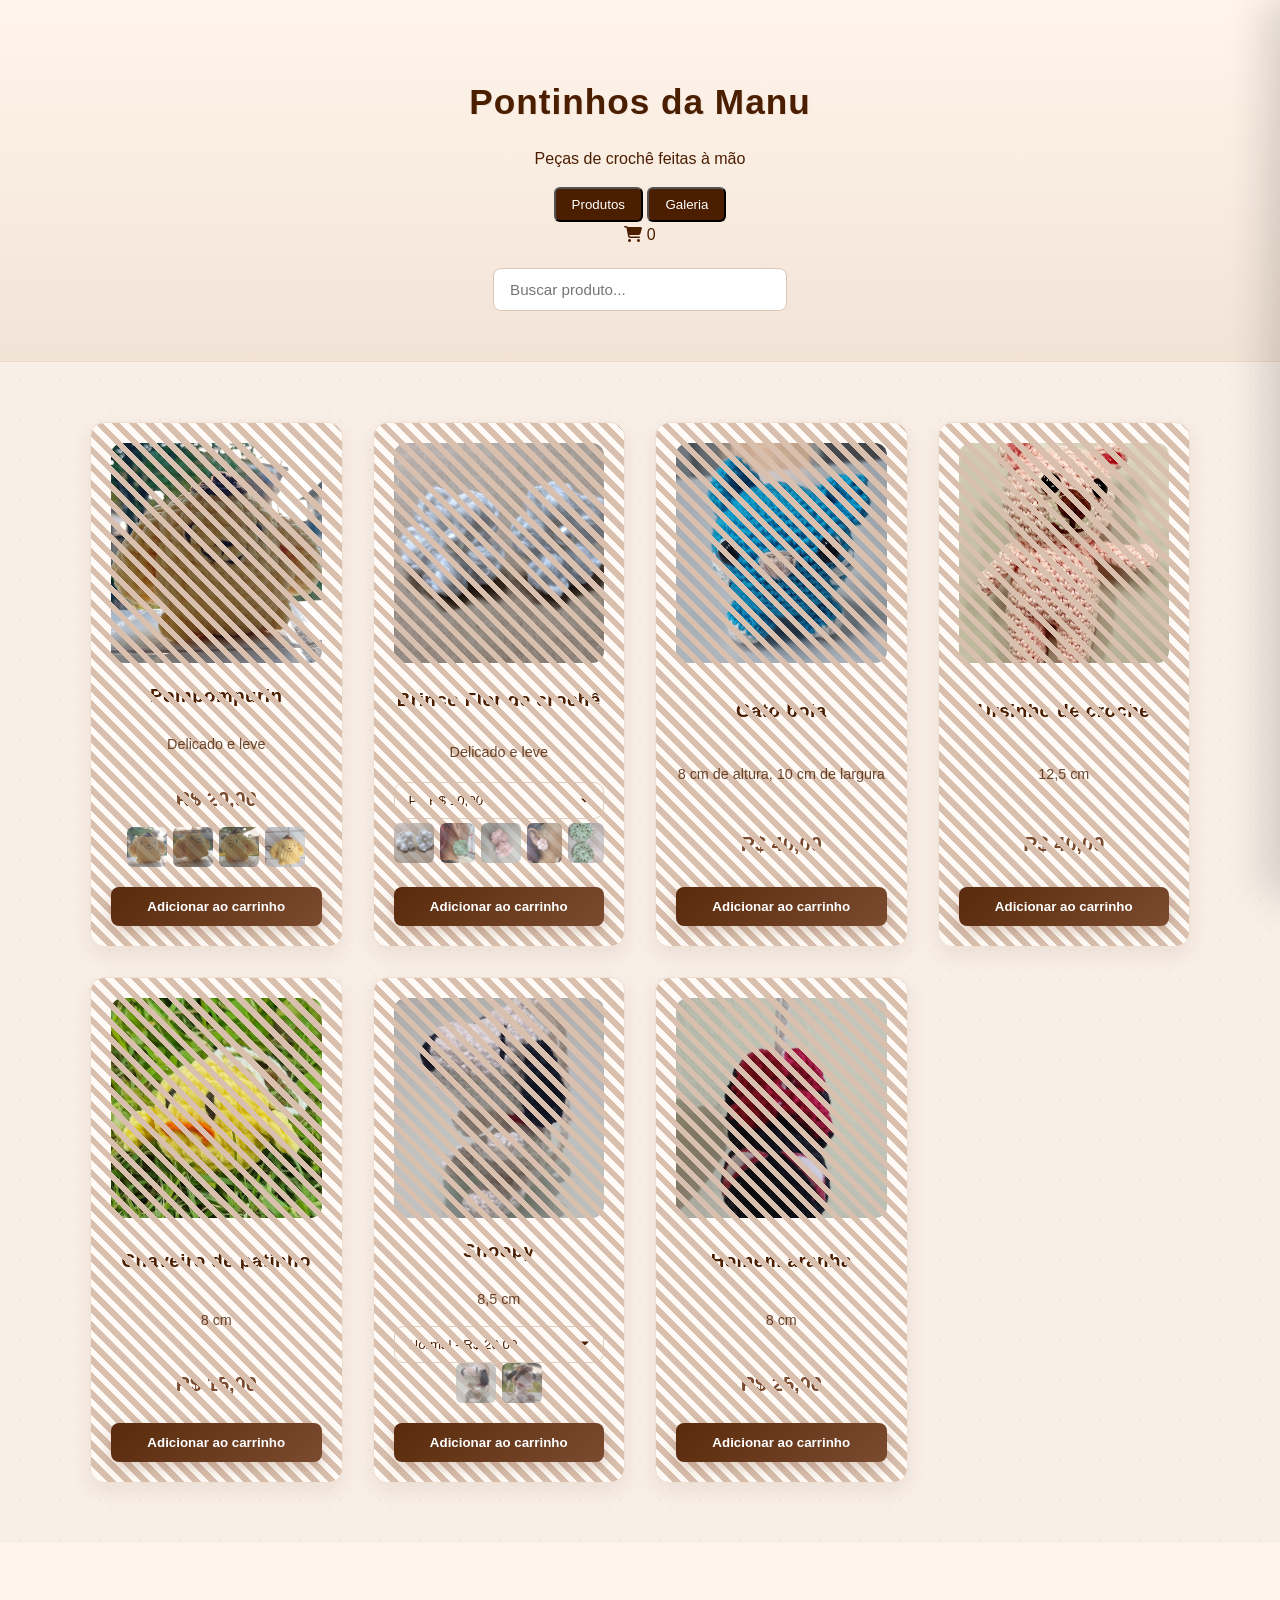
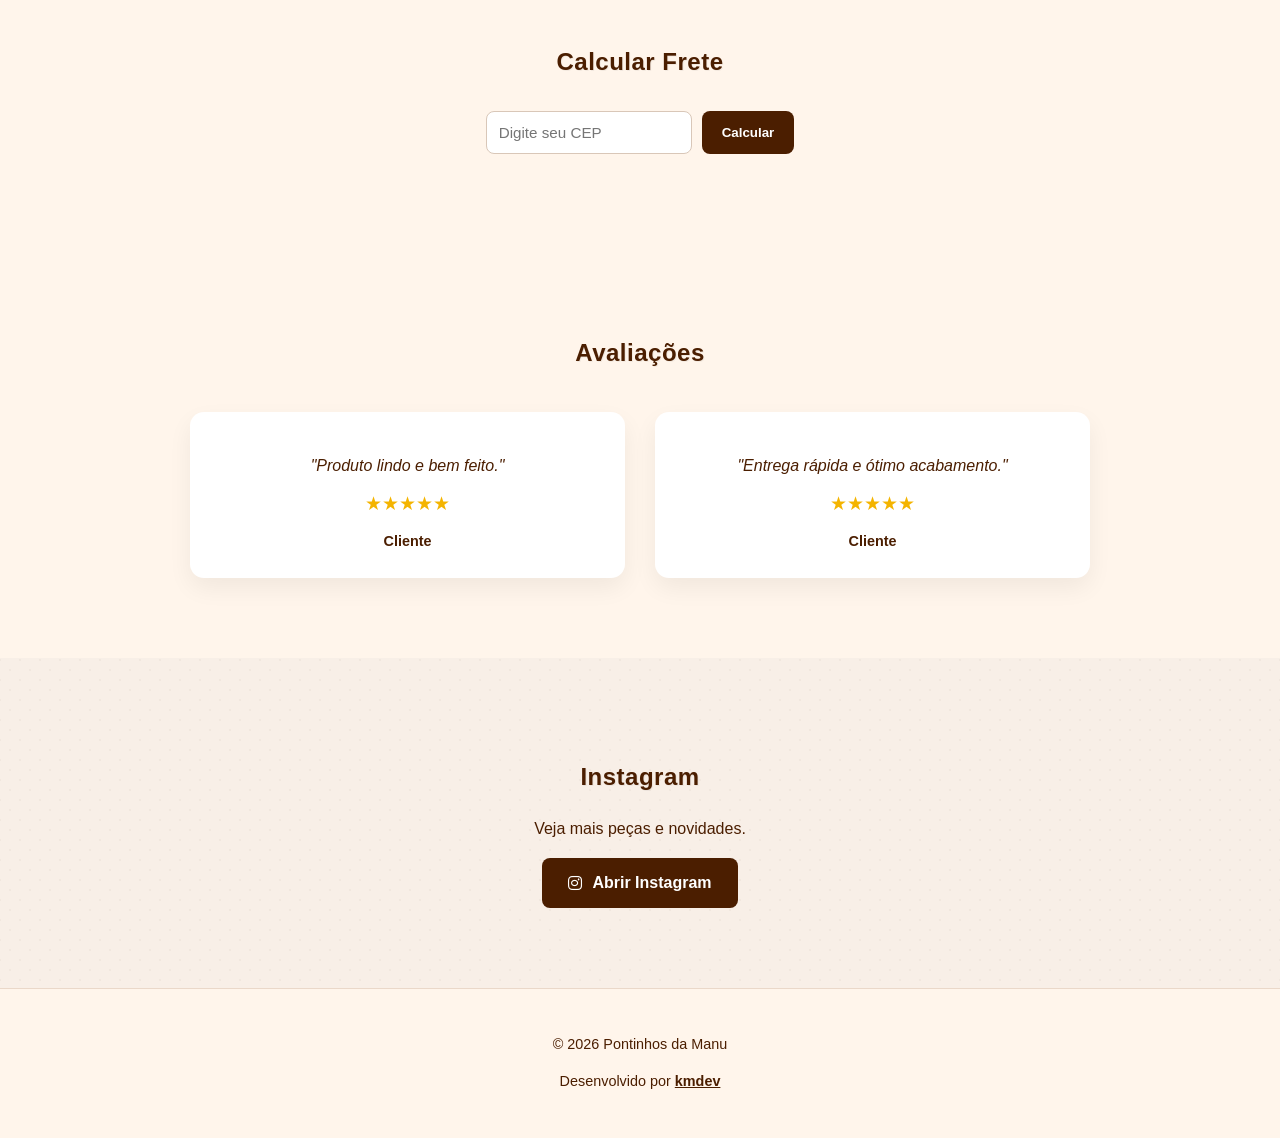
==== commit ebbad09e: "a" ====
--- a/produtos.html
+++ b/produtos.html
@@ -1,222 +1,226 @@
 <!doctype html>
 <html lang="pt-BR">
-    <head>
-        <meta charset="UTF-8" />
-        <meta name="viewport" content="width=device-width, initial-scale=1.0" />
-        <title>Pontinhos da Manu - Produtos</title>
-        <link rel="icon" type="image/png" href="src/icon.png" />
-        <meta
-            name="description"
-            content="Peças de crochê feitas à mão. Amigurumi, bonecos e presentes artesanais."
-        />
-        <meta
-            name="keywords"
-            content="crochê, amigurumi, artesanal, feito a mão"
-        />
-        <link rel="stylesheet" href="produtos.css" />
-        <link
-            rel="stylesheet"
-            href="https://cdnjs.cloudflare.com/ajax/libs/font-awesome/6.5.0/css/all.min.css"
-        />
-    </head>
-    <body>
-        <div class="transicao" id="transicao"></div>
-
-        <header class="topo">
-            <h1>Pontinhos da Manu</h1>
-            <p>Peças de crochê feitas à mão</p>
-
-            <nav class="menu">
-                <button id="btn-produtos">Produtos</button>
-                <button id="btn-galeria">Galeria</button>
-            </nav>
-
-            <div class="carrinho-icon" id="abrir-carrinho">
-                <i class="fa-solid fa-cart-shopping"></i>
-                <span id="cart-count">0</span>
-            </div>
-
-            <input id="busca" placeholder="Buscar produto..." />
-        </header>
-
-        <div class="carrinho-overlay" id="overlay"></div>
-
-        <div id="secao-galeria">
-            <section class="galeria">
-                <h2>Galeria de peças</h2>
-                <div class="galeria-grid" id="galeria"></div>
-            </section>
-        </div>
-
-        <div id="secao-produtos">
-            <section class="produtos" id="produtos">
-                <div
-                    class="produto"
-                    data-images='["src/brinco1.jpeg","src/brinco2.jpeg","src/brinco3.jpeg","src/brinco4.jpeg","src/brinco5.jpeg"]'
-                >
-                    <img src="src/brinco1.jpeg" />
-                    <h3>Brinco Flor de crochê</h3>
-                    <p>Delicado e leve</p>
-                    <select class="variacao">
-                        <option value="10">P - R$ 10,00</option>
-                        <option value="17">G - R$ 17,00</option>
-                    </select>
-                    <div class="miniaturas"></div>
-
-                    <button>Adicionar ao carrinho</button>
-                </div>
-
-                <div class="produto">
-                    <img
-                        loading="lazy"
-                        src="src/gb.jpeg"
-                        data-full="src/gb.jpeg"
-                        onerror="
-                            this.src =
-                                'https://via.placeholder.com/300?text=Sem+Imagem'
-                        "
-                    />
-                    <h3>Gato bola</h3>
-                    <p>8 cm de altura, 10 cm de largura</p>
-                    <span class="preco">R$ 40,00</span>
-                    <button>Adicionar ao carrinho</button>
-                </div>
-
-                <div class="produto">
-                    <img
-                        loading="lazy"
-                        src="src/up.jpeg"
-                        data-full="src/up.jpeg"
-                        onerror="
-                            this.src =
-                                'https://via.placeholder.com/300?text=Sem+Imagem'
-                        "
-                    />
-                    <h3>Ursinho de crochê</h3>
-                    <p>12,5 cm</p>
-                    <span class="preco">R$ 40,00</span>
-                    <button>Adicionar ao carrinho</button>
-                </div>
-
-                <div class="produto">
-                    <img
-                        loading="lazy"
-                        src="src/Duck.jpeg"
-                        data-full="src/Duck.jpeg"
-                        onerror="
-                            this.src =
-                                'https://via.placeholder.com/300?text=Sem+Imagem'
-                        "
-                    />
-                    <h3>Chaveiro de patinho</h3>
-                    <p>8 cm</p>
-                    <span class="preco">R$ 15,00</span>
-                    <button>Adicionar ao carrinho</button>
-                </div>
-
-                <div class="produto">
-                    <img
-                        loading="lazy"
-                        src="src/snoopy.jpeg"
-                        data-full="src/snoopy.jpeg"
-                        onerror="
-                            this.src =
-                                'https://via.placeholder.com/300?text=Sem+Imagem'
-                        "
-                    />
-                    <h3>Snoopy</h3>
-                    <p>8,5 cm</p>
-                    <select class="variacao">
-                        <option value="20">Normal - R$ 20,00</option>
-                        <option value="25">Piloto - R$ 25,00</option>
-                    </select>
-                    <button>Adicionar ao carrinho</button>
-                </div>
-                <div class="produto">
-                    <img
-                        loading="lazy"
-                        src="src/ha.jpeg"
-                        data-full="src/ha.jpeg"
-                        onerror="
-                            this.src =
-                                'https://via.placeholder.com/300?text=Sem+Imagem'
-                        "
-                    />
-                    <h3>Homem aranha</h3>
-                    <p>8 cm</p>
-                    <span class="preco">R$ 25,00</span>
-                    <button>Adicionar ao carrinho</button>
-                </div>
-            </section>
-
-            <section class="frete">
-                <h2>Calcular Frete</h2>
-                <div class="frete-box">
-                    <input
-                        type="text"
-                        id="cep"
-                        placeholder="Digite seu CEP"
-                        maxlength="9"
-                    />
-                    <button id="btn-frete">Calcular</button>
-                </div>
-                <p id="frete-resultado"></p>
-            </section>
-        </div>
-
-        <section class="avaliacoes" id="avaliacoes">
-            <h2>Avaliações</h2>
-            <div class="avaliacoes-grid">
-                <div class="avaliacao">
-                    <p>"Produto lindo e bem feito."</p>
-                    <span>★★★★★</span>
-                    <strong>Cliente</strong>
-                </div>
-                <div class="avaliacao">
-                    <p>"Entrega rápida e ótimo acabamento."</p>
-                    <span>★★★★★</span>
-                    <strong>Cliente</strong>
-                </div>
-            </div>
-        </section>
-
-        <section class="instagram">
-            <h2>Instagram</h2>
-            <p>Veja mais peças e novidades.</p>
-            <a
-                class="btn-instagram"
-                href="https://www.instagram.com/pontinhosda_manu?igsh=MW0zdXdidGhiMHlrYQ=="
-                target="_blank"
-            >
-                <i class="fa-brands fa-instagram"></i> Abrir Instagram
-            </a>
-        </section>
-
-        <footer>
-            <p>© 2026 Pontinhos da Manu</p>
-            <p>
-                Desenvolvido por
-                <a
-                    href="https://github.com/kmdev-cmd"
-                    target="_blank"
-                    rel="noopener noreferrer"
-                    >kmdev</a
-                >
-            </p>
-        </footer>
-
-        <button id="topo">↑</button>
-
-        <div class="carrinho" id="carrinho">
-            <h2>Carrinho</h2>
-            <div id="cart-items"></div>
-            <p class="total">Total: R$ <span id="cart-total">0</span></p>
-            <button id="finalizar">Finalizar pedido</button>
-            <button id="fechar-carrinho">Fechar</button>
-        </div>
-
-        <div class="lightbox" id="lightbox"><img src="" alt="Produto" /></div>
-
-        <script src="produtos.js"></script>
-    </body>
+  <head>
+    <meta charset="UTF-8" />
+    <meta name="viewport" content="width=device-width, initial-scale=1.0" />
+    <title>Pontinhos da Manu - Produtos</title>
+    <link rel="icon" type="image/png" href="src/icon.png" />
+    <meta
+      name="description"
+      content="Peças de crochê feitas à mão. Amigurumi, bonecos e presentes artesanais."
+    />
+    <meta name="keywords" content="crochê, amigurumi, artesanal, feito a mão" />
+    <link rel="stylesheet" href="produtos.css" />
+    <link
+      rel="stylesheet"
+      href="https://cdnjs.cloudflare.com/ajax/libs/font-awesome/6.5.0/css/all.min.css"
+    />
+  </head>
+  <body>
+    <div class="transicao" id="transicao"></div>
+
+    <header class="topo">
+      <h1>Pontinhos da Manu</h1>
+      <p>Peças de crochê feitas à mão</p>
+
+      <nav class="menu">
+        <button id="btn-produtos">Produtos</button>
+        <button id="btn-galeria">Galeria</button>
+      </nav>
+
+      <div class="carrinho-icon" id="abrir-carrinho">
+        <i class="fa-solid fa-cart-shopping"></i>
+        <span id="cart-count">0</span>
+      </div>
+
+      <input id="busca" placeholder="Buscar produto..." />
+    </header>
+
+    <div class="carrinho-overlay" id="overlay"></div>
+
+    <div id="secao-galeria">
+      <section class="galeria">
+        <h2>Galeria de peças</h2>
+        <div class="galeria-grid" id="galeria"></div>
+      </section>
+    </div>
+
+    <div id="secao-produtos">
+      <section class="produtos" id="produtos">
+        <div
+          class="produto"
+          data-images='["src/pom.jpeg","src/pom1.jpeg","src/pom2.jpeg","src/pom3.jpeg"]'
+        >
+          <img src="src/pom.jpeg" />
+          <h3>Pompompurin</h3>
+          <p>Delicado e leve</p>
+          <span class="preco">R$ 20,00</span>
+          <div class="miniaturas"></div>
+
+          <button>Adicionar ao carrinho</button>
+        </div>
+
+        <div
+          class="produto"
+          data-images='["src/brinco1.jpeg","src/brinco2.jpeg","src/brinco3.jpeg","src/brinco4.jpeg","src/brinco5.jpeg"]'
+        >
+          <img src="src/brinco1.jpeg" />
+          <h3>Brinco Flor de crochê</h3>
+          <p>Delicado e leve</p>
+          <select class="variacao">
+            <option value="10">P - R$ 10,00</option>
+            <option value="17">G - R$ 17,00</option>
+          </select>
+          <div class="miniaturas"></div>
+
+          <button>Adicionar ao carrinho</button>
+        </div>
+
+        <div class="produto">
+          <img
+            loading="lazy"
+            src="src/gb.jpeg"
+            data-full="src/gb.jpeg"
+            onerror="
+              this.src = 'https://via.placeholder.com/300?text=Sem+Imagem'
+            "
+          />
+          <h3>Gato bola</h3>
+          <p>8 cm de altura, 10 cm de largura</p>
+          <span class="preco">R$ 40,00</span>
+          <button>Adicionar ao carrinho</button>
+        </div>
+
+        <div class="produto">
+          <img
+            loading="lazy"
+            src="src/up.jpeg"
+            data-full="src/up.jpeg"
+            onerror="
+              this.src = 'https://via.placeholder.com/300?text=Sem+Imagem'
+            "
+          />
+          <h3>Ursinho de crochê</h3>
+          <p>12,5 cm</p>
+          <span class="preco">R$ 40,00</span>
+          <button>Adicionar ao carrinho</button>
+        </div>
+
+        <div class="produto">
+          <img
+            loading="lazy"
+            src="src/Duck.jpeg"
+            data-full="src/Duck.jpeg"
+            onerror="
+              this.src = 'https://via.placeholder.com/300?text=Sem+Imagem'
+            "
+          />
+          <h3>Chaveiro de patinho</h3>
+          <p>8 cm</p>
+          <span class="preco">R$ 15,00</span>
+          <button>Adicionar ao carrinho</button>
+        </div>
+
+        <div
+          class="produto"
+          data-images='["src/snoopy.jpeg","src/snoopyp.jpeg"]'
+        >
+          <img src="src/snoopy.jpeg" />
+          <h3>Snoopy</h3>
+          <p>8,5 cm</p>
+
+          <select class="variacao">
+            <option value="20">Normal - R$ 20,00</option>
+            <option value="25">Piloto - R$ 25,00</option>
+          </select>
+          <div class="miniaturas"></div>
+          <button>Adicionar ao carrinho</button>
+        </div>
+
+        <div class="produto">
+          <img
+            loading="lazy"
+            src="src/ha.jpeg"
+            data-full="src/ha.jpeg"
+            onerror="
+              this.src = 'https://via.placeholder.com/300?text=Sem+Imagem'
+            "
+          />
+          <h3>Homem aranha</h3>
+          <p>8 cm</p>
+          <span class="preco">R$ 25,00</span>
+          <button>Adicionar ao carrinho</button>
+        </div>
+      </section>
+
+      <section class="frete">
+        <h2>Calcular Frete</h2>
+        <div class="frete-box">
+          <input
+            type="text"
+            id="cep"
+            placeholder="Digite seu CEP"
+            maxlength="9"
+          />
+          <button id="btn-frete">Calcular</button>
+        </div>
+        <p id="frete-resultado"></p>
+      </section>
+    </div>
+
+    <section class="avaliacoes" id="avaliacoes">
+      <h2>Avaliações</h2>
+      <div class="avaliacoes-grid">
+        <div class="avaliacao">
+          <p>"Produto lindo e bem feito."</p>
+          <span>★★★★★</span>
+          <strong>Cliente</strong>
+        </div>
+        <div class="avaliacao">
+          <p>"Entrega rápida e ótimo acabamento."</p>
+          <span>★★★★★</span>
+          <strong>Cliente</strong>
+        </div>
+      </div>
+    </section>
+
+    <section class="instagram">
+      <h2>Instagram</h2>
+      <p>Veja mais peças e novidades.</p>
+      <a
+        class="btn-instagram"
+        href="https://www.instagram.com/pontinhosda_manu?igsh=MW0zdXdidGhiMHlrYQ=="
+        target="_blank"
+      >
+        <i class="fa-brands fa-instagram"></i> Abrir Instagram
+      </a>
+    </section>
+
+    <footer>
+      <p>© 2026 Pontinhos da Manu</p>
+      <p>
+        Desenvolvido por
+        <a
+          href="https://github.com/kmdev-cmd"
+          target="_blank"
+          rel="noopener noreferrer"
+          >kmdev</a
+        >
+      </p>
+    </footer>
+
+    <button id="topo">↑</button>
+
+    <div class="carrinho" id="carrinho">
+      <h2>Carrinho</h2>
+      <div id="cart-items"></div>
+      <p class="total">Total: R$ <span id="cart-total">0</span></p>
+      <button id="finalizar">Finalizar pedido</button>
+      <button id="fechar-carrinho">Fechar</button>
+    </div>
+
+    <div class="lightbox" id="lightbox"><img src="" alt="Produto" /></div>
+
+    <script src="produtos.js"></script>
+  </body>
 </html>
--- a/produtos.css
+++ b/produtos.css
@@ -1,663 +1,662 @@
 /* ---------- BASE ---------- */
 
 body {
-    margin: 0;
-    font-family:
-        Segoe UI,
-        Tahoma,
-        Geneva,
-        Verdana,
-        sans-serif;
-    background: #f8efe7;
-    background-image:
-        radial-gradient(rgba(90, 42, 12, 0.04) 1px, transparent 1px),
-        radial-gradient(rgba(90, 42, 12, 0.04) 1px, transparent 1px);
-    background-size: 20px 20px;
-    background-position:
-        0 0,
-        10px 10px;
-    color: #4b1e00;
-    line-height: 1.6;
+  margin: 0;
+  font-family:
+    Segoe UI,
+    Tahoma,
+    Geneva,
+    Verdana,
+    sans-serif;
+  background: #f8efe7;
+  background-image:
+    radial-gradient(rgba(90, 42, 12, 0.04) 1px, transparent 1px),
+    radial-gradient(rgba(90, 42, 12, 0.04) 1px, transparent 1px);
+  background-size: 20px 20px;
+  background-position:
+    0 0,
+    10px 10px;
+  color: #4b1e00;
+  line-height: 1.6;
 }
 
 /* ---------- HEADER ---------- */
 
 .topo {
-    text-align: center;
-    padding: 50px 20px;
-    background: linear-gradient(180deg, #fff5eb, #f3e3d7);
-    position: relative;
-    border-bottom: 1px solid #ead8c9;
+  text-align: center;
+  padding: 50px 20px;
+  background: linear-gradient(180deg, #fff5eb, #f3e3d7);
+  position: relative;
+  border-bottom: 1px solid #ead8c9;
 }
 
 .topo h1 {
-    margin-bottom: 10px;
-    font-size: 2.2rem;
-    letter-spacing: 1px;
+  margin-bottom: 10px;
+  font-size: 2.2rem;
+  letter-spacing: 1px;
 }
 
 .menu {
-    margin-top: 15px;
+  margin-top: 15px;
 }
 
 .menu a {
-    margin: 0 12px;
-    text-decoration: none;
-    color: #4b1e00;
-    font-weight: 600;
-    transition: 0.25s;
+  margin: 0 12px;
+  text-decoration: none;
+  color: #4b1e00;
+  font-weight: 600;
+  transition: 0.25s;
 }
 
 .menu a:hover {
-    color: #7a4b2f;
+  color: #7a4b2f;
 }
 
 /* ---------- PRODUTOS ---------- */
 
 .produtos {
-    display: grid;
-    grid-template-columns: repeat(auto-fit, minmax(250px, 1fr));
-    gap: 30px;
-    max-width: 1100px;
-    margin: auto;
-    padding: 60px 20px;
+  display: grid;
+  grid-template-columns: repeat(auto-fit, minmax(250px, 1fr));
+  gap: 30px;
+  max-width: 1100px;
+  margin: auto;
+  padding: 60px 20px;
 }
 
 .produto {
-    position: relative;
-    background: #fffaf6;
-    padding: 20px;
-    border-radius: 14px;
-    border: 1px solid #f0e0d2;
-    text-align: center;
-    box-shadow: 0 8px 20px rgba(90, 42, 12, 0.08);
-    transition: 0.25s;
+  position: relative;
+  background: #fffaf6;
+  padding: 20px;
+  border-radius: 14px;
+  border: 1px solid #f0e0d2;
+  text-align: center;
+  box-shadow: 0 8px 20px rgba(90, 42, 12, 0.08);
+  transition: 0.25s;
+  display: flex;
+  flex-direction: column;
+  justify-content: space-between;
+  opacity: 0;
+  transform: translateY(60px) scale(0.95);
+  transition:
+    transform 0.4s ease,
+    box-shadow 0.4s ease,
+    filter 0.4s ease;
+}
+
+.produto::before {
+  content: "";
+  position: absolute;
+  inset: 0;
+  border-radius: 14px;
+  padding: 2px;
+  background: repeating-linear-gradient(
+    45deg,
+    #d8bfae 0 6px,
+    transparent 6px 12px
+  );
+  --webkit-mask:
+    linear-gradient(#fff 0 0) content-box, linear-gradient(#fff 0 0);
+  -webkit-mask-composite: xor;
+  mask-composite: exclude;
+  pointer-events: none;
+}
+
+.produto.visible {
+  opacity: 1;
+  transform: translateY(0) scale(1);
+  transition: all 0.7s cubic-bezier(0.22, 1, 0.36, 1);
+}
+
+.produto:hover {
+  transform: translateY(-8px) scale(1.02) rotate(-1deg);
+  filter: brightness(1.03);
+  box-shadow: 0 15px 35px rgba(0, 0, 0, 0.08);
+}
+
+.produto img {
+  width: 100%;
+  height: 220px;
+  object-fit: cover;
+  border-radius: 10px;
+  margin-bottom: 10px;
+  border-radius: 12px;
+  transition: 0.3s;
+}
+
+.produto img:hover {
+  transform: scale(1.03);
+}
+
+.produto h3 {
+  margin: 8px 0;
+}
+
+.produto p {
+  font-size: 0.9rem;
+  opacity: 0.8;
+}
+
+.preco {
+  display: block;
+  font-weight: bold;
+  font-size: 1.25rem;
+  margin: 12px 0;
+  color: #7a4b2f;
+}
+
+.produto button {
+  background: linear-gradient(135deg, #5a2a0c, #7a4b2f);
+  box-shadow: 0 6px 15px rgba(122, 75, 47, 0.25);
+  color: white;
+  border: none;
+  padding: 12px 20px;
+  border-radius: 8px;
+  cursor: pointer;
+  font-weight: 600;
+  transition: 0.2s;
+  position: relative;
+  overflow: hidden;
+}
+
+.produto button:hover {
+  background: #7a4b2f;
+  transform: scale(1.1);
+  box-shadow: 0 10px 25px rgba(122, 75, 47, 0.35);
+}
+.produto button:active {
+  background: #7a4b2f;
+  transform: scale(0.9);
+  box-shadow: 0 10px 25px rgba(122, 75, 47, 0.35);
+}
+
+.produto button::after {
+  content: "";
+  position: absolute;
+  inset: 0;
+  background: radial-gradient(
+    circle,
+    rgba(255, 255, 255, 0.3),
+    transparent 60%
+  );
+  opacity: 0;
+  transition: 0.3s;
+}
+
+.produto button:hover::after {
+  opacity: 1;
+}
+
+/* ---------- FRETE ---------- */
+
+.frete {
+  padding: 80px 20px;
+  background: #fff5eb;
+  text-align: center;
+}
+
+.frete h2 {
+  margin-bottom: 30px;
+}
+
+.frete-box {
+  display: flex;
+  justify-content: center;
+  gap: 10px;
+  flex-wrap: wrap;
+}
+
+.frete-box input {
+  padding: 12px;
+  border-radius: 8px;
+  border: 1px solid #d9c7b8;
+  width: 180px;
+  font-size: 0.95rem;
+  outline: none;
+  transition: 0.2s;
+}
+
+.frete-box input:focus {
+  border-color: #7a4b2f;
+  box-shadow: 0 0 0 2px rgba(122, 75, 47, 0.15);
+}
+
+.frete-box button {
+  background: #4b1e00;
+  color: white;
+  border: none;
+  padding: 12px 20px;
+  border-radius: 8px;
+  cursor: pointer;
+  font-weight: 600;
+  transition: 0.2s;
+}
+
+.frete-box button:hover {
+  background: #7a4b2f;
+}
+
+#frete-resultado {
+  display: none;
+  margin-top: 20px;
+  font-weight: 500;
+  background: white;
+  padding: 12px 18px;
+  border-radius: 8px;
+  box-shadow: 0 6px 15px rgba(0, 0, 0, 0.08);
+}
+
+/* ---------- AVALIAÇÕES ---------- */
+
+.avaliacoes {
+  background: #fff5eb;
+  padding: 80px 20px;
+  text-align: center;
+}
+
+.avaliacoes h2 {
+  margin-bottom: 40px;
+}
+
+.avaliacoes-grid {
+  display: grid;
+  grid-template-columns: repeat(auto-fit, minmax(250px, 1fr));
+  gap: 30px;
+  max-width: 900px;
+  margin: auto;
+}
+
+.avaliacao {
+  background: white;
+  padding: 25px;
+  border-radius: 14px;
+  box-shadow: 0 10px 25px rgba(0, 0, 0, 0.06);
+  transition: 0.25s;
+}
+
+.avaliacao:hover {
+  transform: translateY(-5px);
+}
+
+.avaliacao p {
+  font-style: italic;
+  margin-bottom: 10px;
+}
+
+.avaliacao span {
+  color: #f4b400;
+  font-size: 1.2rem;
+  display: block;
+  margin-bottom: 8px;
+}
+
+.avaliacao strong {
+  font-size: 0.9rem;
+  color: #4b1e00;
+}
+
+/* ---------- INSTAGRAM ---------- */
+
+.instagram {
+  padding: 80px 20px;
+  text-align: center;
+}
+
+.btn-instagram {
+  display: inline-flex;
+  gap: 10px;
+  align-items: center;
+  padding: 12px 26px;
+  background: #4b1e00;
+  color: white;
+  text-decoration: none;
+  border-radius: 8px;
+  font-weight: 600;
+  transition: 0.2s;
+}
+
+.btn-instagram:hover {
+  background: #7a4b2f;
+  transform: translateY(-2px);
+}
+
+/* ---------- FOOTER ---------- */
+
+footer {
+  text-align: center;
+  padding: 30px 20px;
+  font-size: 0.9rem;
+  background: #fff5eb;
+  border-top: 1px solid #ead8c9;
+}
+
+footer a {
+  color: #4b1e00;
+  font-weight: bold;
+}
+
+/* ---------- TRANSIÇÃO ---------- */
+
+.transicao {
+  position: fixed;
+  inset: 0;
+  background: #5a2a0c;
+  z-index: 9999;
+  clip-path: circle(150% at 100% 0%);
+  animation: abrirTela 1.2s ease forwards;
+}
+
+@keyframes abrirTela {
+  0% {
+    clip-path: circle(150% at 100% 0%);
+  }
+
+  100% {
+    clip-path: circle(0% at 100% 0%);
+  }
+}
+
+/* ---------- SCROLL ---------- */
+
+html {
+  scroll-behavior: smooth;
+}
+
+/* ---------- AMPLIAR IMAGEM ---------- */
+
+.img-zoom {
+  position: fixed;
+  top: 50%;
+  left: 50%;
+  transform: translate(-50%, -50%) scale(1.8);
+  z-index: 9998;
+  max-width: 90vw;
+  max-height: 90vh;
+  cursor: zoom-out;
+  box-shadow: 0 20px 60px rgba(0, 0, 0, 0.4);
+}
+
+.lightbox {
+  position: fixed;
+  inset: 0;
+  background: rgba(0, 0, 0, 0.85);
+  display: flex;
+  align-items: center;
+  justify-content: center;
+  z-index: 9999;
+  opacity: 0;
+  pointer-events: none;
+  transition: opacity 0.35s ease;
+}
+
+.lightbox.ativo {
+  opacity: 1;
+  pointer-events: auto;
+}
+
+.lightbox img {
+  max-width: 92vw;
+  max-height: 92vh;
+  border-radius: 12px;
+  transform: scale(0.85);
+  transition: transform 0.35s ease;
+}
+
+.lightbox.ativo img {
+  transform: scale(1);
+}
+
+/* ---------- CARRINHO (UPGRADE) ---------- */
+
+.carrinho {
+  position: fixed;
+  right: -380px;
+  top: 0;
+  width: 340px;
+  height: 95%;
+  background: rgba(255, 255, 255, 0.75);
+  backdrop-filter: blur(12px);
+  -webkit-backdrop-filter: blur(12px);
+  box-shadow: -15px 0 40px rgba(0, 0, 0, 0.15);
+  padding: 20px;
+  transition: right 0.45s cubic-bezier(0.22, 1, 0.36, 1);
+  z-index: 3000;
+  overflow: hidden;
+  display: flex;
+  flex-direction: column;
+  border-radius: 5px;
+}
+
+.carrinho.ativo {
+  right: 0;
+}
+
+/* HEADER */
+
+.carrinho h2 {
+  margin-bottom: 15px;
+  font-size: 1.4rem;
+}
+
+/* LISTA */
+
+#cart-items {
+  flex: 1;
+  overflow-y: auto;
+  padding-right: 5px;
+}
+
+/* ITEM */
+
+.cart-item {
+  display: grid;
+  grid-template-columns: 1fr auto auto auto;
+  gap: 8px;
+  align-items: center;
+  padding: 12px 0;
+  border-bottom: 1px solid rgba(0, 0, 0, 0.06);
+  transition: 0.2s;
+}
+
+.cart-item:hover {
+  transform: translateX(4px);
+}
+
+/* NOME DO PRODUTO */
+
+.cart-item span {
+  font-weight: 500;
+}
+
+/* BOTÕES */
+
+.cart-item button {
+  border: none;
+  background: #f1f1f1;
+  padding: 5px 9px;
+  border-radius: 6px;
+  cursor: pointer;
+  font-weight: bold;
+  transition: 0.2s;
+}
+
+.cart-item button:hover {
+  background: #ddd;
+  transform: scale(1.05);
+}
+
+/* REMOVER */
+
+.remover {
+  background: #e63946;
+  color: white;
+}
+
+.remover:hover {
+  background: #c92f3a;
+}
+
+/* TOTAL */
+
+.total {
+  margin-top: 15px;
+  font-size: 1.1rem;
+  display: flex;
+  justify-content: space-between;
+}
+
+/* BOTÃO FINALIZAR */
+
+#finalizar {
+  width: 100%;
+  margin-top: 12px;
+  padding: 14px;
+  background: linear-gradient(135deg, #25d366, #1ebc5a);
+  color: white;
+  border: none;
+  border-radius: 10px;
+  cursor: pointer;
+  font-weight: bold;
+  transition: 0.25s;
+}
+
+#finalizar:hover {
+  transform: translateY(-2px);
+  box-shadow: 0 8px 20px rgba(37, 211, 102, 0.3);
+}
+
+/* BOTÃO FECHAR */
+
+#fechar-carrinho {
+  position: absolute;
+  top: 15px;
+  right: 15px;
+  background: transparent;
+  font-size: 18px;
+  font-weight: bold;
+}
+#fechar-carrinho:hover {
+  background: #ddd;
+}
+
+/* SCROLL BONITO */
+
+#cart-items::-webkit-scrollbar {
+  width: 6px;
+}
+
+#cart-items::-webkit-scrollbar-thumb {
+  background: #cbb4a0;
+  border-radius: 10px;
+}
+
+/* OVERLAY (FUNDO ESCURO) */
+
+.carrinho-overlay {
+  position: fixed;
+  inset: 0;
+  background: rgba(0, 0, 0, 0.4);
+  backdrop-filter: blur(2px);
+  opacity: 0;
+  pointer-events: none;
+  transition: 0.3s;
+  z-index: 2500;
+}
+
+.carrinho-overlay.ativo {
+  opacity: 1;
+  pointer-events: auto;
+}
+
+/* RESPONSIVO */
+
+@media (max-width: 768px) {
+  .carrinho {
+    width: 85%;
+    right: -100%;
+  }
+
+  .carrinho.ativo {
+    right: 0;
+  }
+}
+
+/* ---------- BUSCA ---------- */
+
+#busca {
+  margin-top: 20px;
+  padding: 12px 16px;
+  border-radius: 8px;
+  border: 1px solid #d9c7b8;
+  width: 260px;
+  max-width: 90%;
+  font-size: 0.95rem;
+  outline: none;
+  transition: 0.25s;
+}
+
+#busca:focus {
+  border-color: #7a4b2f;
+  box-shadow: 0 0 0 2px rgba(122, 75, 47, 0.15);
+}
+
+/* ---------- BOTÃO TOPO ---------- */
+
+#topo {
+  position: fixed;
+  bottom: 25px;
+  right: 25px;
+  background: #4b1e00;
+  color: white;
+  border: none;
+  width: 45px;
+  height: 45px;
+  border-radius: 50%;
+  font-size: 18px;
+  cursor: pointer;
+  display: none;
+  z-index: 2000;
+  box-shadow: 0 5px 20px rgba(0, 0, 0, 0.15);
+  transition: 0.25s;
+}
+
+#topo:hover {
+  background: #7a4b2f;
+  transform: translateY(-3px);
+}
+
+/* ---------- SCROLL DO CARRINHO ---------- */
+
+#cart-items::-webkit-scrollbar {
+  width: 6px;
+}
+
+#cart-items::-webkit-scrollbar-thumb {
+  background: #d0b9a5;
+  border-radius: 10px;
+}
+
+/* ---------- RESPONSIVIDADE ---------- */
+
+@media (max-width: 768px) {
+  .topo {
+    padding: 40px 15px;
+  }
+
+  .menu {
     display: flex;
-    flex-direction: column;
-    justify-content: space-between;
-    opacity: 0;
-    transform: translateY(60px) scale(0.95);
-    transition:
-        transform 0.4s ease,
-        box-shadow 0.4s ease,
-        filter 0.4s ease;
-}
-
-.produto::before {
-    content: "";
-    position: absolute;
-    inset: 0;
-    border-radius: 14px;
-    padding: 2px;
-    background: repeating-linear-gradient(
-        45deg,
-        #d8bfae 0 6px,
-        transparent 6px 12px
-    );
-    -webkit-mask:
-        linear-gradient(#fff 0 0) content-box,
-        linear-gradient(#fff 0 0);
-    -webkit-mask-composite: xor;
-    mask-composite: exclude;
-    pointer-events: none;
-}
-
-.produto.visible {
-    opacity: 1;
-    transform: translateY(0) scale(1);
-    transition: all 0.7s cubic-bezier(0.22, 1, 0.36, 1);
-}
-
-.produto:hover {
-    transform: translateY(-8px) scale(1.02) rotate(-1deg);
-    filter: brightness(1.03);
-    box-shadow: 0 15px 35px rgba(0, 0, 0, 0.08);
-}
-
-.produto img {
-    width: 100%;
-    height: 220px;
-    object-fit: cover;
-    border-radius: 10px;
-    margin-bottom: 10px;
-    border-radius: 12px;
-    transition: 0.3s;
-}
-
-.produto img:hover {
-    transform: scale(1.03);
-}
-
-.produto h3 {
-    margin: 8px 0;
-}
-
-.produto p {
-    font-size: 0.9rem;
-    opacity: 0.8;
-}
-
-.preco {
-    display: block;
-    font-weight: bold;
-    font-size: 1.25rem;
-    margin: 12px 0;
-    color: #7a4b2f;
-}
-
-.produto button {
-    background: linear-gradient(135deg, #5a2a0c, #7a4b2f);
-    box-shadow: 0 6px 15px rgba(122, 75, 47, 0.25);
-    color: white;
-    border: none;
-    padding: 12px 20px;
-    border-radius: 8px;
-    cursor: pointer;
-    font-weight: 600;
-    transition: 0.2s;
-    position: relative;
-    overflow: hidden;
-}
-
-.produto button:hover {
-    background: #7a4b2f;
-    transform: scale(1.1);
-    box-shadow: 0 10px 25px rgba(122, 75, 47, 0.35);
-}
-.produto button:active {
-    background: #7a4b2f;
-    transform: scale(0.9);
-    box-shadow: 0 10px 25px rgba(122, 75, 47, 0.35);
-}
-
-.produto button::after {
-    content: "";
-    position: absolute;
-    inset: 0;
-    background: radial-gradient(
-        circle,
-        rgba(255, 255, 255, 0.3),
-        transparent 60%
-    );
-    opacity: 0;
-    transition: 0.3s;
-}
-
-.produto button:hover::after {
-    opacity: 1;
-}
-
-/* ---------- FRETE ---------- */
-
-.frete {
-    padding: 80px 20px;
-    background: #fff5eb;
-    text-align: center;
-}
-
-.frete h2 {
-    margin-bottom: 30px;
-}
-
-.frete-box {
-    display: flex;
+    flex-wrap: wrap;
     justify-content: center;
     gap: 10px;
-    flex-wrap: wrap;
-}
-
-.frete-box input {
-    padding: 12px;
-    border-radius: 8px;
-    border: 1px solid #d9c7b8;
-    width: 180px;
-    font-size: 0.95rem;
-    outline: none;
-    transition: 0.2s;
-}
-
-.frete-box input:focus {
-    border-color: #7a4b2f;
-    box-shadow: 0 0 0 2px rgba(122, 75, 47, 0.15);
-}
-
-.frete-box button {
-    background: #4b1e00;
-    color: white;
-    border: none;
-    padding: 12px 20px;
-    border-radius: 8px;
-    cursor: pointer;
-    font-weight: 600;
-    transition: 0.2s;
-}
-
-.frete-box button:hover {
-    background: #7a4b2f;
-}
-
-#frete-resultado {
-    display: none;
-    margin-top: 20px;
-    font-weight: 500;
-    background: white;
-    padding: 12px 18px;
-    border-radius: 8px;
-    box-shadow: 0 6px 15px rgba(0, 0, 0, 0.08);
-}
-
-/* ---------- AVALIAÇÕES ---------- */
-
-.avaliacoes {
-    background: #fff5eb;
-    padding: 80px 20px;
-    text-align: center;
-}
-
-.avaliacoes h2 {
-    margin-bottom: 40px;
-}
-
-.avaliacoes-grid {
-    display: grid;
-    grid-template-columns: repeat(auto-fit, minmax(250px, 1fr));
-    gap: 30px;
-    max-width: 900px;
-    margin: auto;
-}
-
-.avaliacao {
-    background: white;
-    padding: 25px;
-    border-radius: 14px;
-    box-shadow: 0 10px 25px rgba(0, 0, 0, 0.06);
-    transition: 0.25s;
-}
-
-.avaliacao:hover {
-    transform: translateY(-5px);
-}
-
-.avaliacao p {
-    font-style: italic;
-    margin-bottom: 10px;
-}
-
-.avaliacao span {
-    color: #f4b400;
-    font-size: 1.2rem;
-    display: block;
-    margin-bottom: 8px;
-}
-
-.avaliacao strong {
-    font-size: 0.9rem;
-    color: #4b1e00;
-}
-
-/* ---------- INSTAGRAM ---------- */
-
-.instagram {
-    padding: 80px 20px;
-    text-align: center;
-}
-
-.btn-instagram {
-    display: inline-flex;
-    gap: 10px;
-    align-items: center;
-    padding: 12px 26px;
-    background: #4b1e00;
-    color: white;
-    text-decoration: none;
-    border-radius: 8px;
-    font-weight: 600;
-    transition: 0.2s;
-}
-
-.btn-instagram:hover {
-    background: #7a4b2f;
-    transform: translateY(-2px);
-}
-
-/* ---------- FOOTER ---------- */
-
-footer {
-    text-align: center;
-    padding: 30px 20px;
-    font-size: 0.9rem;
-    background: #fff5eb;
-    border-top: 1px solid #ead8c9;
-}
-
-footer a {
-    color: #4b1e00;
-    font-weight: bold;
-}
-
-/* ---------- TRANSIÇÃO ---------- */
-
-.transicao {
-    position: fixed;
-    inset: 0;
-    background: #5a2a0c;
-    z-index: 9999;
-    clip-path: circle(150% at 100% 0%);
-    animation: abrirTela 1.2s ease forwards;
-}
-
-@keyframes abrirTela {
-    0% {
-        clip-path: circle(150% at 100% 0%);
-    }
-
-    100% {
-        clip-path: circle(0% at 100% 0%);
-    }
-}
-
-/* ---------- SCROLL ---------- */
-
-html {
-    scroll-behavior: smooth;
-}
-
-/* ---------- AMPLIAR IMAGEM ---------- */
-
-.img-zoom {
-    position: fixed;
-    top: 50%;
-    left: 50%;
-    transform: translate(-50%, -50%) scale(1.8);
-    z-index: 9998;
-    max-width: 90vw;
-    max-height: 90vh;
-    cursor: zoom-out;
-    box-shadow: 0 20px 60px rgba(0, 0, 0, 0.4);
-}
-
-.lightbox {
-    position: fixed;
-    inset: 0;
-    background: rgba(0, 0, 0, 0.85);
-    display: flex;
-    align-items: center;
-    justify-content: center;
-    z-index: 9999;
-    opacity: 0;
-    pointer-events: none;
-    transition: opacity 0.35s ease;
-}
-
-.lightbox.ativo {
-    opacity: 1;
-    pointer-events: auto;
-}
-
-.lightbox img {
-    max-width: 92vw;
-    max-height: 92vh;
-    border-radius: 12px;
-    transform: scale(0.85);
-    transition: transform 0.35s ease;
-}
-
-.lightbox.ativo img {
-    transform: scale(1);
-}
-
-/* ---------- CARRINHO (UPGRADE) ---------- */
-
-.carrinho {
-    position: fixed;
-    right: -380px;
-    top: 0;
-    width: 340px;
-    height: 95%;
-    background: rgba(255, 255, 255, 0.75);
-    backdrop-filter: blur(12px);
-    -webkit-backdrop-filter: blur(12px);
-    box-shadow: -15px 0 40px rgba(0, 0, 0, 0.15);
-    padding: 20px;
-    transition: right 0.45s cubic-bezier(0.22, 1, 0.36, 1);
-    z-index: 3000;
-    overflow: hidden;
-    display: flex;
-    flex-direction: column;
-    border-radius: 5px;
-}
-
-.carrinho.ativo {
-    right: 0;
-}
-
-/* HEADER */
-
-.carrinho h2 {
-    margin-bottom: 15px;
-    font-size: 1.4rem;
-}
-
-/* LISTA */
-
-#cart-items {
-    flex: 1;
-    overflow-y: auto;
-    padding-right: 5px;
-}
-
-/* ITEM */
-
-.cart-item {
-    display: grid;
-    grid-template-columns: 1fr auto auto auto;
-    gap: 8px;
-    align-items: center;
-    padding: 12px 0;
-    border-bottom: 1px solid rgba(0, 0, 0, 0.06);
-    transition: 0.2s;
-}
-
-.cart-item:hover {
-    transform: translateX(4px);
-}
-
-/* NOME DO PRODUTO */
-
-.cart-item span {
-    font-weight: 500;
-}
-
-/* BOTÕES */
-
-.cart-item button {
-    border: none;
-    background: #f1f1f1;
-    padding: 5px 9px;
-    border-radius: 6px;
-    cursor: pointer;
-    font-weight: bold;
-    transition: 0.2s;
-}
-
-.cart-item button:hover {
-    background: #ddd;
-    transform: scale(1.05);
-}
-
-/* REMOVER */
-
-.remover {
-    background: #e63946;
-    color: white;
-}
-
-.remover:hover {
-    background: #c92f3a;
-}
-
-/* TOTAL */
-
-.total {
-    margin-top: 15px;
-    font-size: 1.1rem;
-    display: flex;
-    justify-content: space-between;
-}
-
-/* BOTÃO FINALIZAR */
-
-#finalizar {
-    width: 100%;
-    margin-top: 12px;
-    padding: 14px;
-    background: linear-gradient(135deg, #25d366, #1ebc5a);
-    color: white;
-    border: none;
-    border-radius: 10px;
-    cursor: pointer;
-    font-weight: bold;
-    transition: 0.25s;
-}
-
-#finalizar:hover {
-    transform: translateY(-2px);
-    box-shadow: 0 8px 20px rgba(37, 211, 102, 0.3);
-}
-
-/* BOTÃO FECHAR */
-
-#fechar-carrinho {
-    position: absolute;
-    top: 15px;
-    right: 15px;
-    background: transparent;
-    font-size: 18px;
-    font-weight: bold;
-}
-#fechar-carrinho:hover {
-    background: #ddd;
-}
-
-/* SCROLL BONITO */
-
-#cart-items::-webkit-scrollbar {
-    width: 6px;
-}
-
-#cart-items::-webkit-scrollbar-thumb {
-    background: #cbb4a0;
-    border-radius: 10px;
-}
-
-/* OVERLAY (FUNDO ESCURO) */
-
-.carrinho-overlay {
-    position: fixed;
-    inset: 0;
-    background: rgba(0, 0, 0, 0.4);
-    backdrop-filter: blur(2px);
-    opacity: 0;
-    pointer-events: none;
-    transition: 0.3s;
-    z-index: 2500;
-}
-
-.carrinho-overlay.ativo {
-    opacity: 1;
-    pointer-events: auto;
-}
-
-/* RESPONSIVO */
-
-@media (max-width: 768px) {
-    .carrinho {
-        width: 85%;
-        right: -100%;
-    }
-
-    .carrinho.ativo {
-        right: 0;
-    }
-}
-
-/* ---------- BUSCA ---------- */
-
-#busca {
-    margin-top: 20px;
-    padding: 12px 16px;
-    border-radius: 8px;
-    border: 1px solid #d9c7b8;
-    width: 260px;
-    max-width: 90%;
-    font-size: 0.95rem;
-    outline: none;
-    transition: 0.25s;
-}
-
-#busca:focus {
-    border-color: #7a4b2f;
-    box-shadow: 0 0 0 2px rgba(122, 75, 47, 0.15);
-}
-
-/* ---------- BOTÃO TOPO ---------- */
-
-#topo {
-    position: fixed;
-    bottom: 25px;
-    right: 25px;
-    background: #4b1e00;
-    color: white;
-    border: none;
-    width: 45px;
-    height: 45px;
-    border-radius: 50%;
-    font-size: 18px;
-    cursor: pointer;
-    display: none;
-    z-index: 2000;
-    box-shadow: 0 5px 20px rgba(0, 0, 0, 0.15);
-    transition: 0.25s;
-}
-
-#topo:hover {
-    background: #7a4b2f;
-    transform: translateY(-3px);
-}
-
-/* ---------- SCROLL DO CARRINHO ---------- */
-
-#cart-items::-webkit-scrollbar {
-    width: 6px;
-}
-
-#cart-items::-webkit-scrollbar-thumb {
-    background: #d0b9a5;
-    border-radius: 10px;
-}
-
-/* ---------- RESPONSIVIDADE ---------- */
-
-@media (max-width: 768px) {
-    .topo {
-        padding: 40px 15px;
-    }
-
-    .menu {
-        display: flex;
-        flex-wrap: wrap;
-        justify-content: center;
-        gap: 10px;
-    }
-
-    .produtos {
-        padding: 40px 15px;
-        gap: 20px;
-    }
-
-    .produto img {
-        height: 200px;
-    }
+  }
+
+  .produtos {
+    padding: 40px 15px;
+    gap: 20px;
+  }
+
+  .produto img {
+    height: 200px;
+  }
 }
 
 /* ---------- ANIMAÇÃO SUAVE GLOBAL ---------- */
@@ -665,132 +664,132 @@
 button,
 a,
 input {
-    transition: 0.25s ease;
+  transition: 0.25s ease;
 }
 
 .miniaturas {
-    display: flex;
-    gap: 6px;
-    justify-content: center;
-    margin-bottom: 10px;
+  display: flex;
+  gap: 6px;
+  justify-content: center;
+  margin-bottom: 10px;
 }
 
 .miniaturas img {
-    width: 40px;
-    height: 40px;
-    object-fit: cover;
-    border-radius: 6px;
-    cursor: pointer;
-    opacity: 0.7;
-    transition: 0.2s;
+  width: 40px;
+  height: 40px;
+  object-fit: cover;
+  border-radius: 6px;
+  cursor: pointer;
+  opacity: 0.7;
+  transition: 0.2s;
 }
 
 .miniaturas img:hover {
-    opacity: 1;
-    transform: scale(1.1);
+  opacity: 1;
+  transform: scale(1.1);
 }
 
 .galeria {
-    padding: 80px 20px;
-    background: #fff5eb;
-    text-align: center;
+  padding: 80px 20px;
+  background: #fff5eb;
+  text-align: center;
 }
 
 .galeria-grid {
-    column-count: 4;
-    column-gap: 12px;
-    max-width: 1000px;
-    margin: auto;
+  column-count: 4;
+  column-gap: 12px;
+  max-width: 1000px;
+  margin: auto;
 }
 
 .galeria-grid img {
-    width: 100%;
-    margin-bottom: 12px;
-    border-radius: 10px;
-    display: block;
-    break-inside: avoid;
+  width: 100%;
+  margin-bottom: 12px;
+  border-radius: 10px;
+  display: block;
+  break-inside: avoid;
 }
 
 .galeria-grid img:hover {
-    transform: scale(1.05);
+  transform: scale(1.05);
 }
 
 #secao-galeria {
-    display: none;
+  display: none;
 }
 
 .variacao {
-    width: 100%;
-    padding: 10px 14px;
-    border-radius: 10px;
-    border: 1px solid #e0cfc0;
-    background: #fffaf6;
-    color: #4b1e00;
-    font-weight: 500;
-    cursor: pointer;
-
-    appearance: none;
-    -webkit-appearance: none;
-    -moz-appearance: none;
-
-    background-image: url("data:image/svg+xml;utf8,<svg fill='%234b1e00' height='20' viewBox='0 0 20 20' width='20' xmlns='http://www.w3.org/2000/svg'><path d='M5 7l5 5 5-5z'/></svg>");
-    background-repeat: no-repeat;
-    background-position: right 10px center;
-    background-size: 16px;
-
-    transition: 0.2s;
+  width: 100%;
+  padding: 10px 14px;
+  border-radius: 10px;
+  border: 1px solid #e0cfc0;
+  background: #fffaf6;
+  color: #4b1e00;
+  font-weight: 500;
+  cursor: pointer;
+
+  appearance: none;
+  -webkit-appearance: none;
+  -moz-appearance: none;
+
+  background-image: url("data:image/svg+xml;utf8,<svg fill='%234b1e00' height='20' viewBox='0 0 20 20' width='20' xmlns='http://www.w3.org/2000/svg'><path d='M5 7l5 5 5-5z'/></svg>");
+  background-repeat: no-repeat;
+  background-position: right 10px center;
+  background-size: 16px;
+
+  transition: 0.2s;
 }
 
 .variacao:hover {
-    border-color: #c9a98d;
+  border-color: #c9a98d;
 }
 
 .variacao:focus {
-    outline: none;
-    border-color: #7a4b2f;
-    box-shadow: 0 0 0 3px rgba(122, 75, 47, 0.15);
+  outline: none;
+  border-color: #7a4b2f;
+  box-shadow: 0 0 0 3px rgba(122, 75, 47, 0.15);
 }
 
 h1,
 h2,
 h3 {
-    font-weight: 600;
-    letter-spacing: 0.5px;
-    text-shadow: 1px 1px 0 rgba(0, 0, 0, 0.05);
+  font-weight: 600;
+  letter-spacing: 0.5px;
+  text-shadow: 1px 1px 0 rgba(0, 0, 0, 0.05);
 }
 
 #btn-galeria,
 #btn-produtos {
-    display: inline-block;
-    padding: 8px 16px;
-    border-radius: 6px;
-    background: #4b1e00;
-    color: #fff;
-    text-decoration: none;
-    font-weight: 500;
-    transition: 0.2s;
+  display: inline-block;
+  padding: 8px 16px;
+  border-radius: 6px;
+  background: #4b1e00;
+  color: #fff;
+  text-decoration: none;
+  font-weight: 500;
+  transition: 0.2s;
 }
 
 #btn-galeria:hover,
 #btn-produtos:hover {
-    background: #7a4b2f;
-    transform: scale(1.1);
+  background: #7a4b2f;
+  transform: scale(1.1);
 }
 
 #btn-galeria:active,
 #btn-produtos:active {
-    background: #a17050;
-    transform: scale(0.9);
+  background: #a17050;
+  transform: scale(0.9);
 }
 
 @media (max-width: 900px) {
-    .galeria-grid {
-        column-count: 3;
-    }
+  .galeria-grid {
+    column-count: 3;
+  }
 }
 
 @media (max-width: 600px) {
-    .galeria-grid {
-        column-count: 2;
-    }
-}
+  .galeria-grid {
+    column-count: 2;
+  }
+}
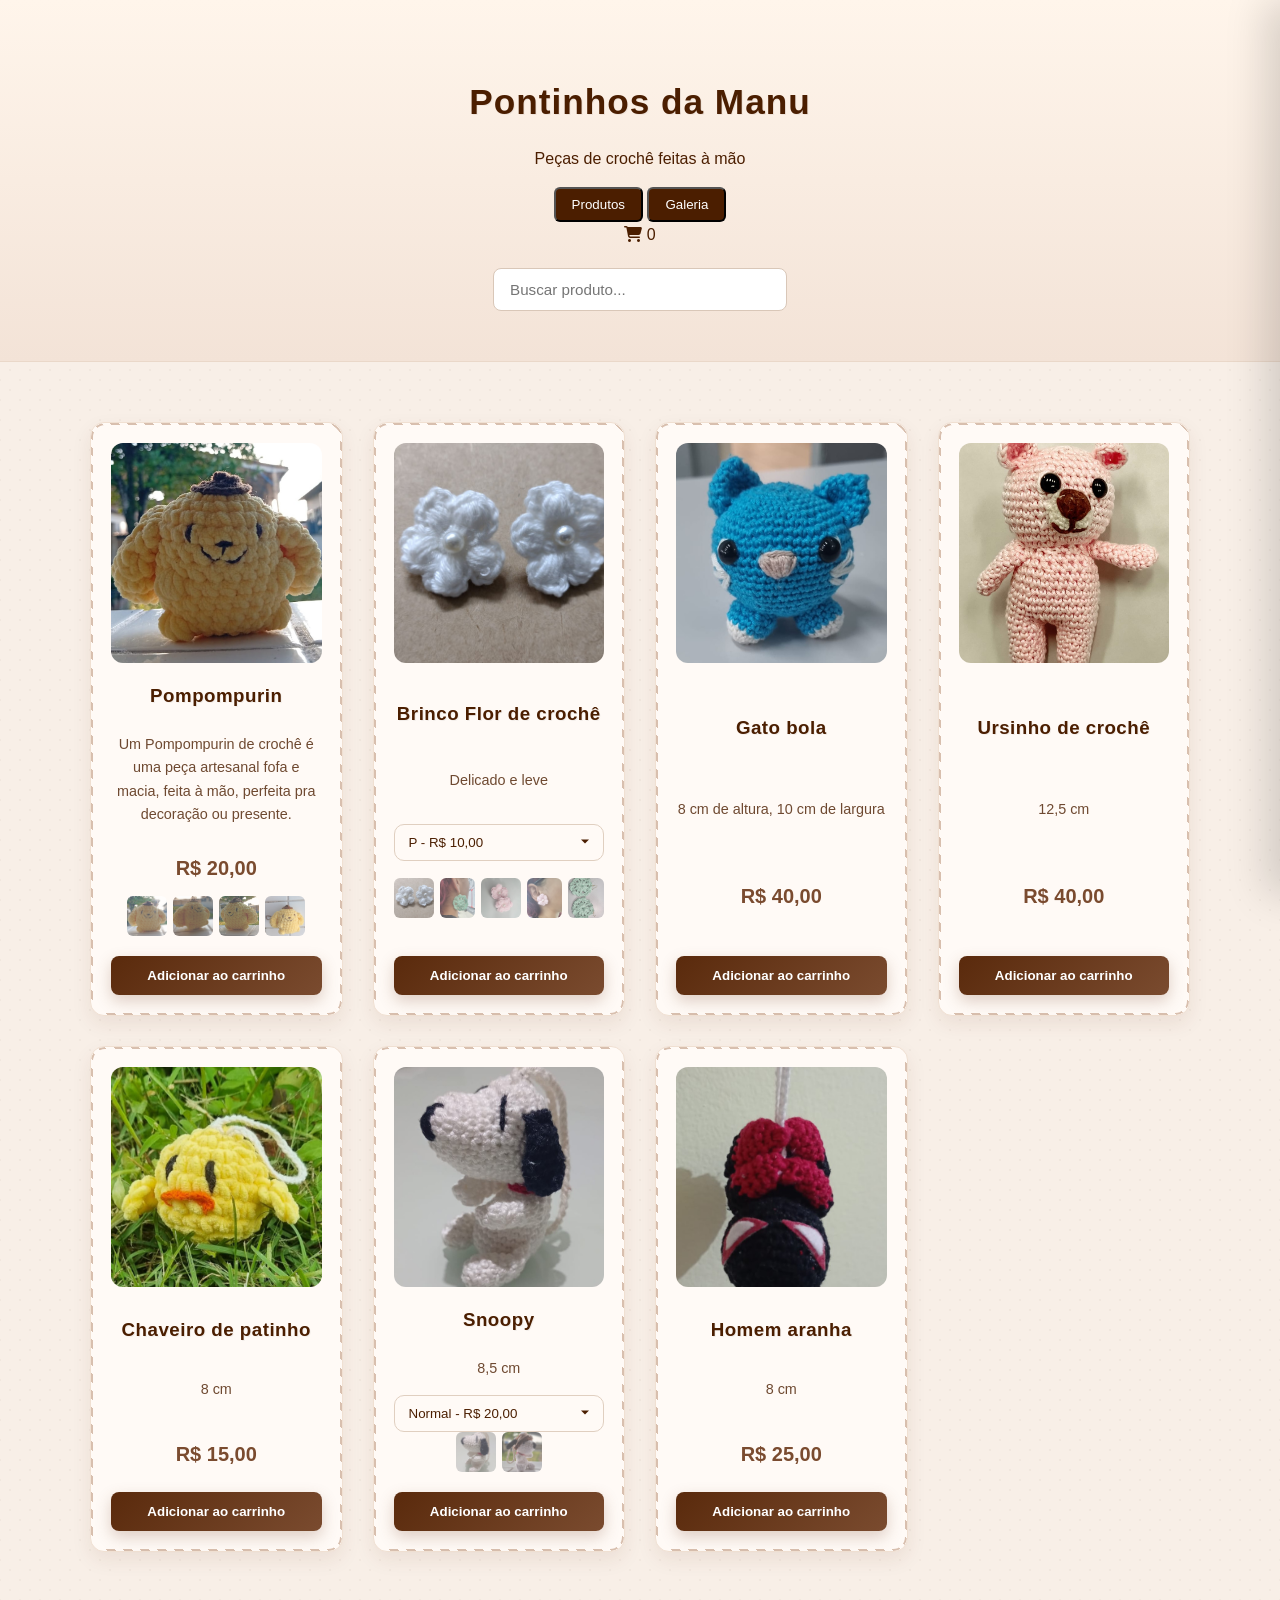
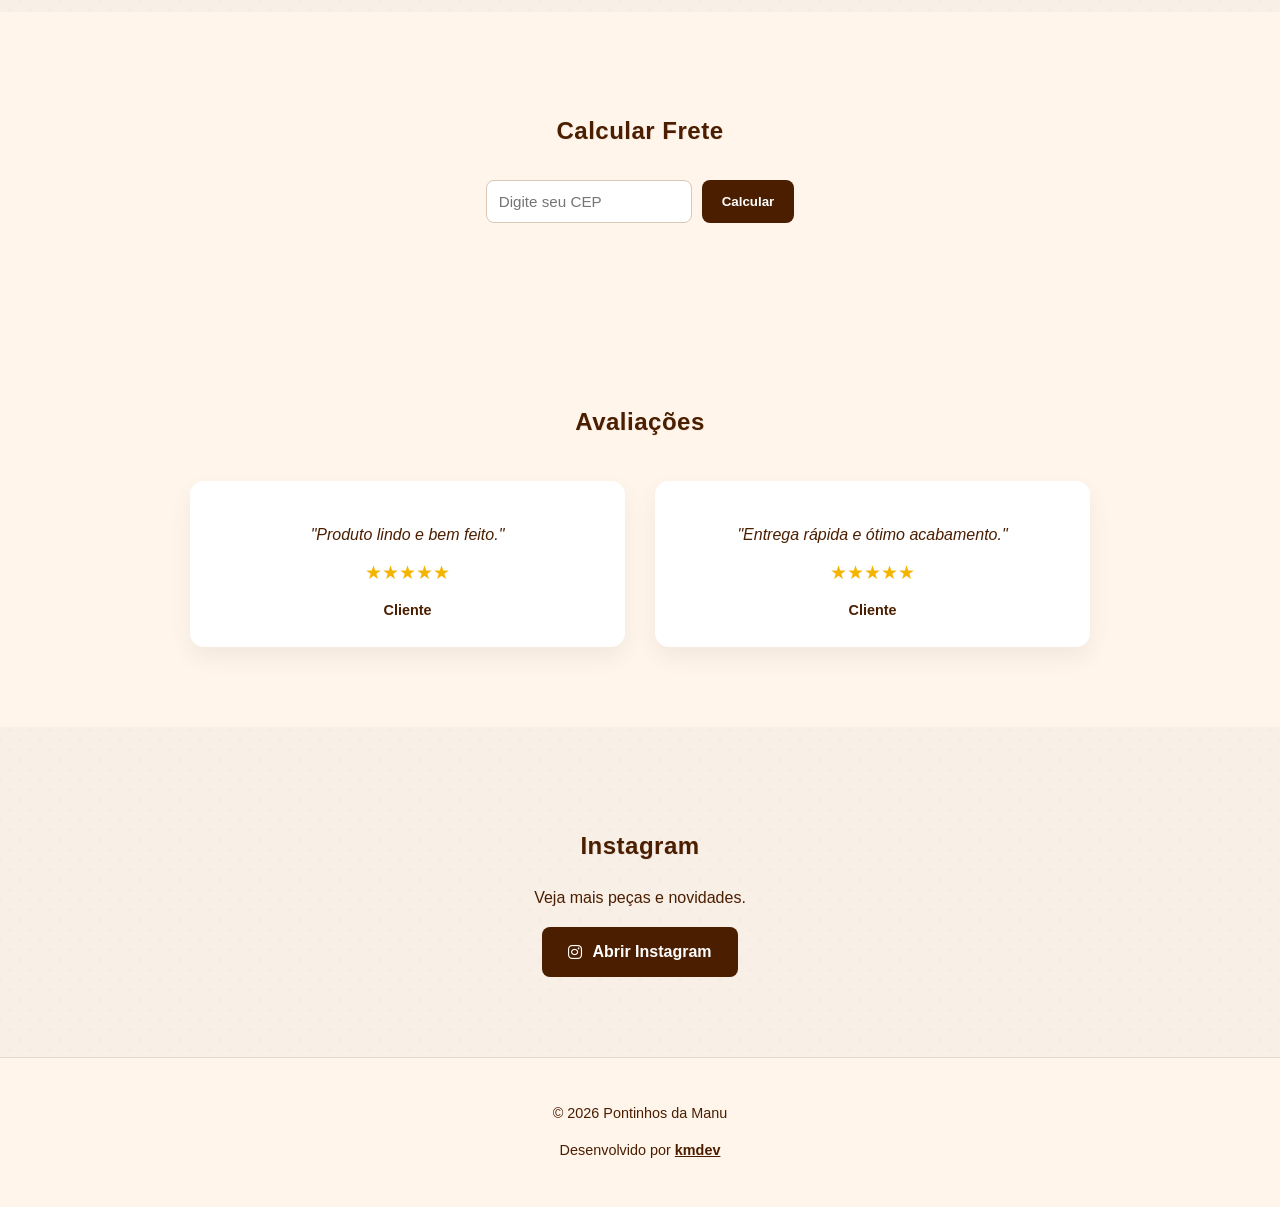
==== commit 59ebb149: "enada" ====
--- a/produtos.html
+++ b/produtos.html
@@ -53,7 +53,8 @@
         >
           <img src="src/pom.jpeg" />
           <h3>Pompompurin</h3>
-          <p>Delicado e leve</p>
+          <p>Um Pompompurin de crochê é uma peça artesanal fofa e macia, feita à mão, perfeita pra decoração ou presente.
+</p>
           <span class="preco">R$ 20,00</span>
           <div class="miniaturas"></div>
 
--- a/produtos.css
+++ b/produtos.css
@@ -94,7 +94,7 @@
     #d8bfae 0 6px,
     transparent 6px 12px
   );
-  --webkit-mask:
+  -webkit-mask:
     linear-gradient(#fff 0 0) content-box, linear-gradient(#fff 0 0);
   -webkit-mask-composite: xor;
   mask-composite: exclude;
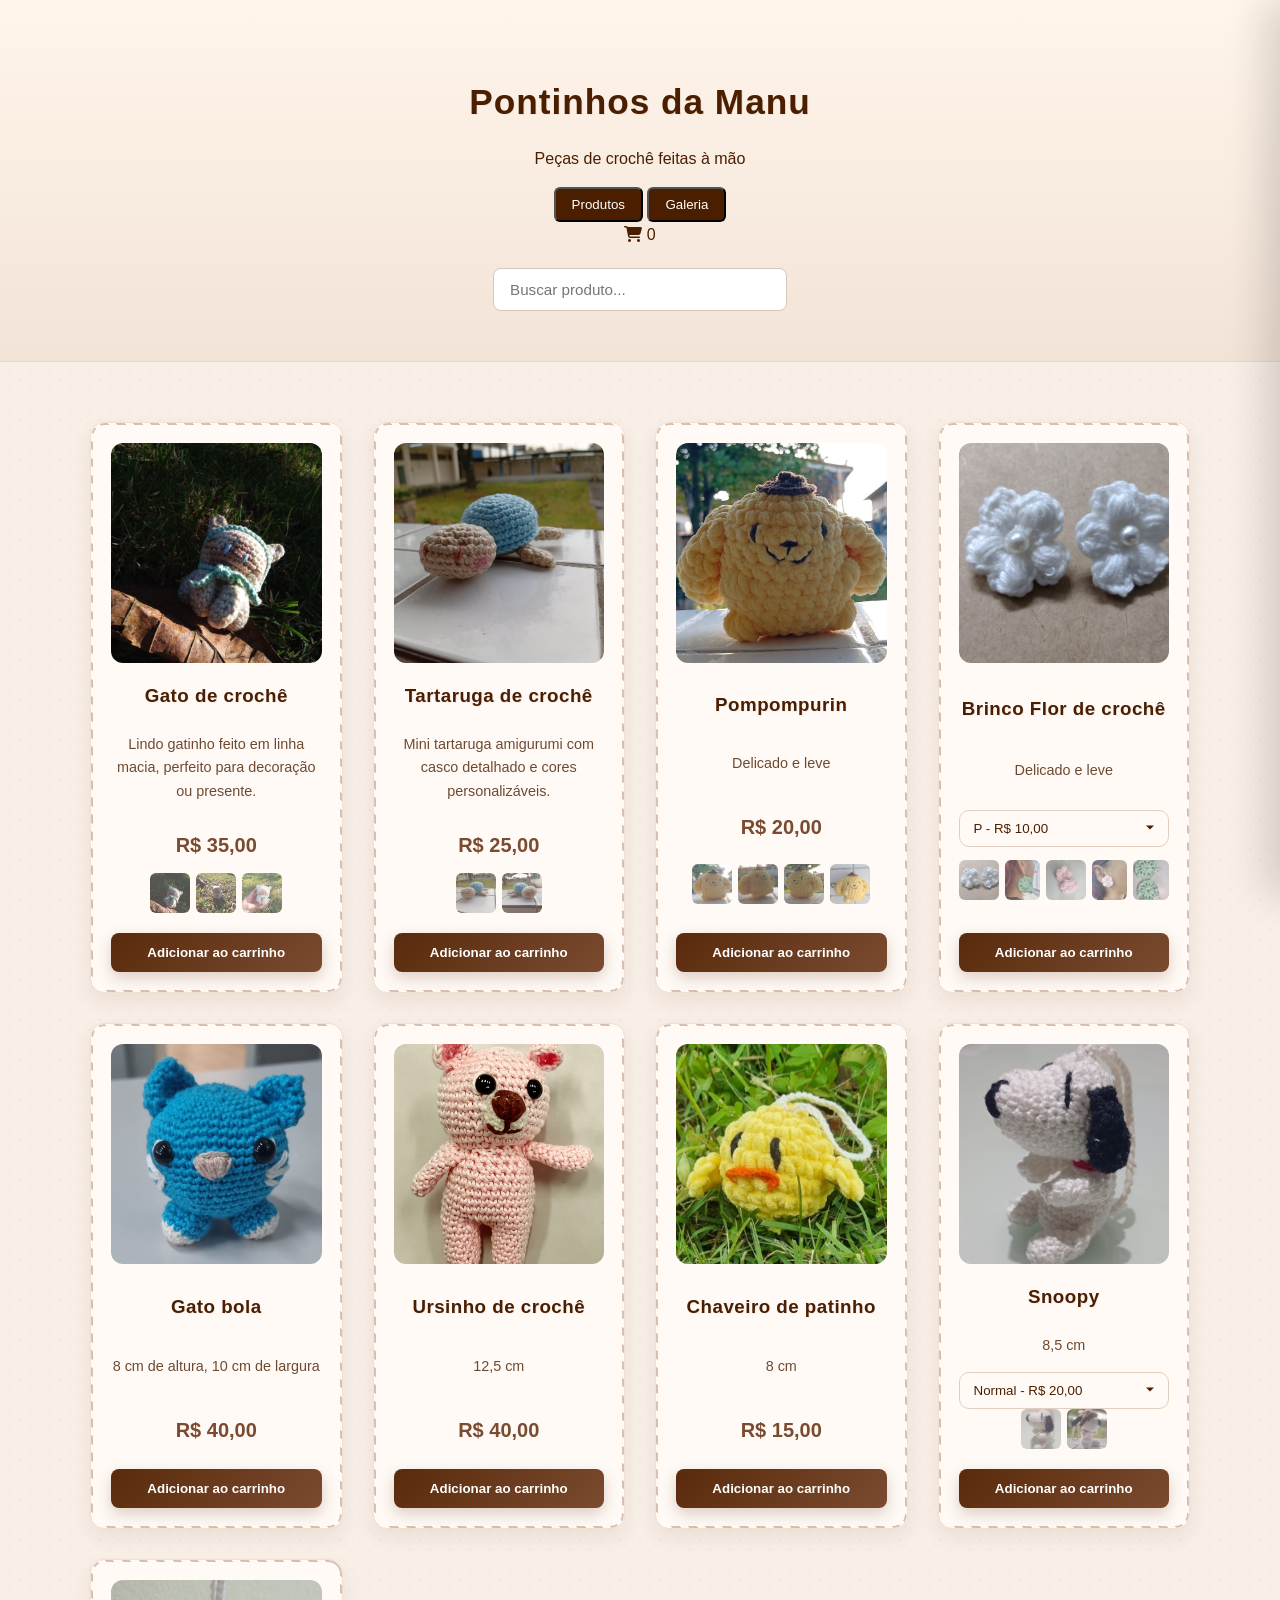
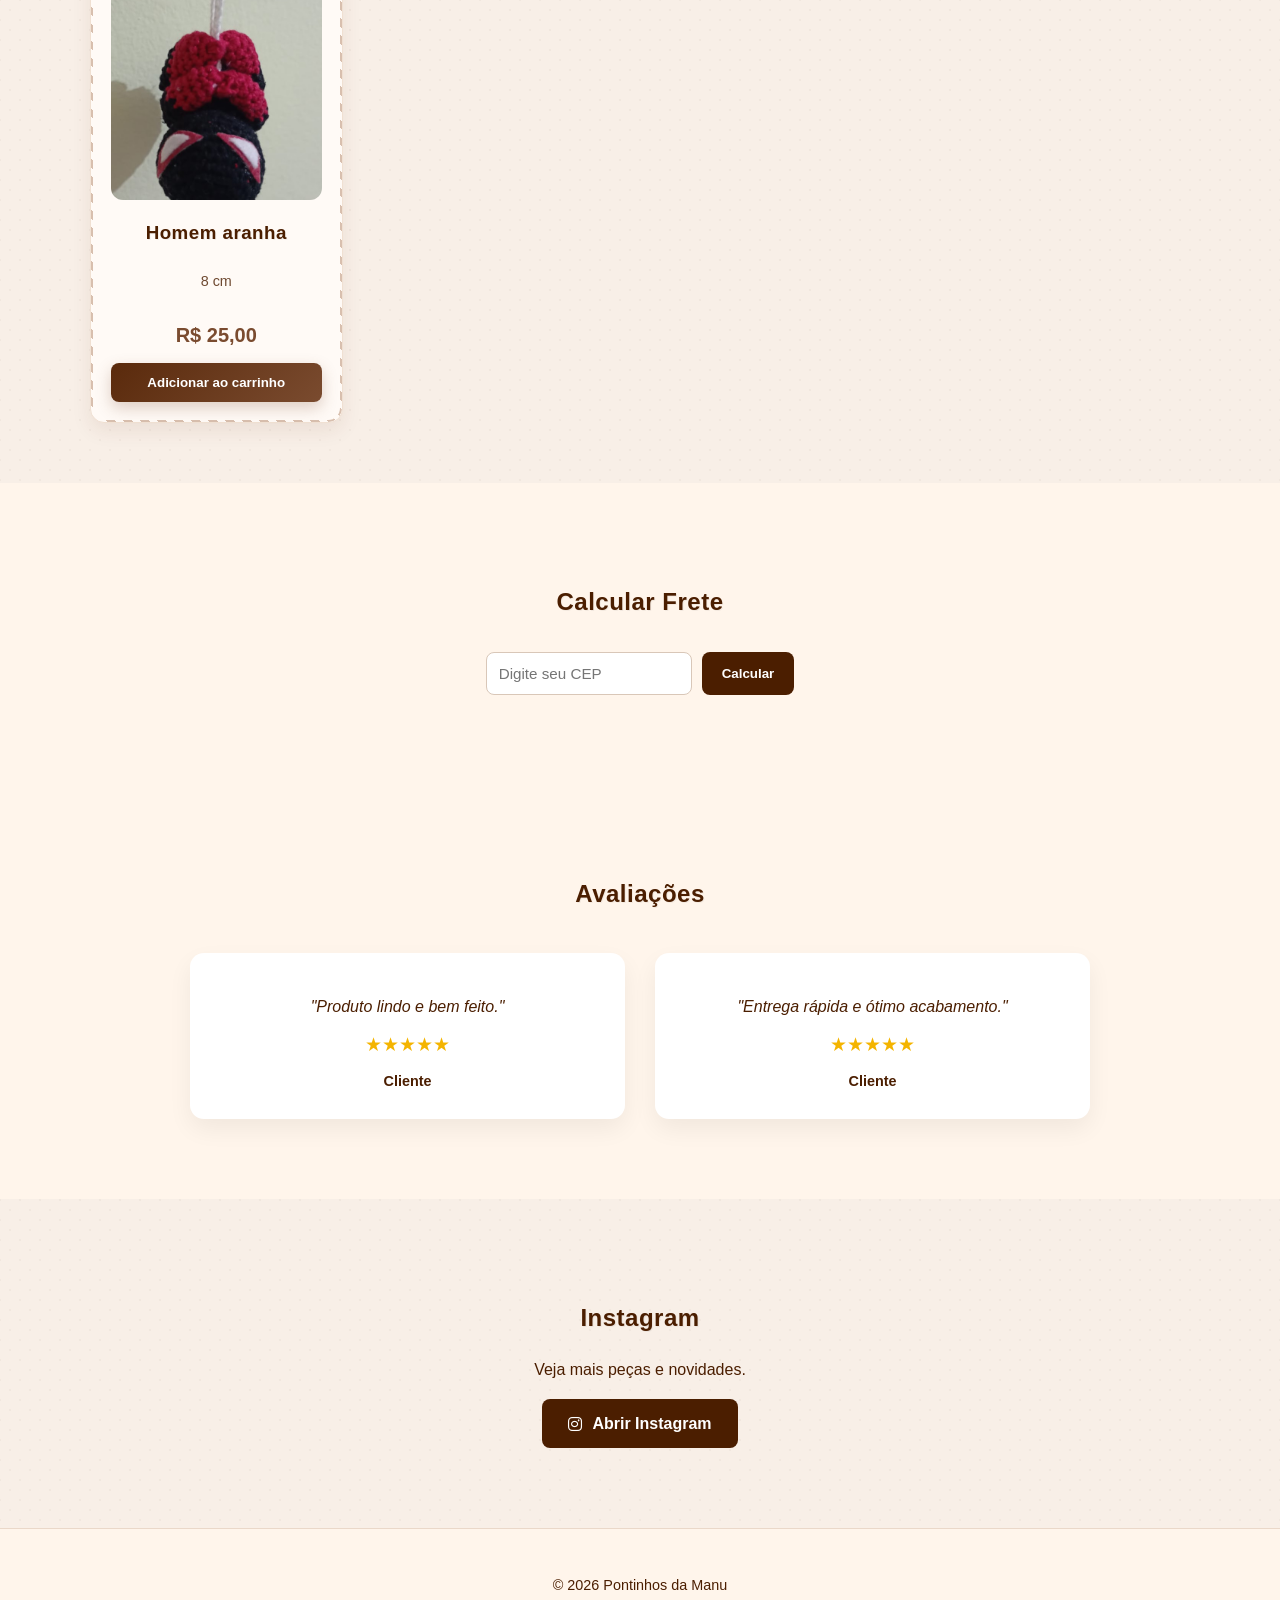
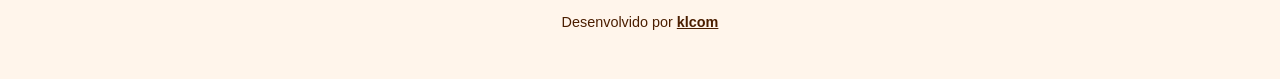
==== commit ede0608d: "Update and add new content" ====
--- a/produtos.html
+++ b/produtos.html
@@ -47,14 +47,29 @@
 
     <div id="secao-produtos">
       <section class="produtos" id="produtos">
+		<div class="produto" data-images='["src/gato1.jpeg","src/gato2.jpeg","src/gato3.jpeg"]'>
+		  <img src="src/gato1.jpeg" alt="Gato de crochê amigurumi" loading="lazy" onerror="this.src='https://via.placeholder.com/300?text=Sem+Imagem'" />
+		  <h3>Gato de crochê</h3>
+		  <p>Lindo gatinho feito em linha macia, perfeito para decoração ou presente.</p>
+		  <span class="preco">R$ 35,00</span>
+		  <div class="miniaturas"></div>
+		  <button>Adicionar ao carrinho</button>
+		</div>
+		<div class="produto" data-images='["src/tartaruga1.jpeg","src/tartaruga2.jpeg"]'>
+		  <img src="src/tartaruga1.jpeg" alt="Tartaruga de crochê amigurumi" loading="lazy" onerror="this.src='https://via.placeholder.com/300?text=Sem+Imagem'" />
+		  <h3>Tartaruga de crochê</h3>
+		  <p>Mini tartaruga amigurumi com casco detalhado e cores personalizáveis.</p>
+		  <span class="preco">R$ 25,00</span>
+		  <div class="miniaturas"></div>
+		  <button>Adicionar ao carrinho</button>
+		</div>
         <div
           class="produto"
           data-images='["src/pom.jpeg","src/pom1.jpeg","src/pom2.jpeg","src/pom3.jpeg"]'
         >
           <img src="src/pom.jpeg" />
           <h3>Pompompurin</h3>
-          <p>Um Pompompurin de crochê é uma peça artesanal fofa e macia, feita à mão, perfeita pra decoração ou presente.
-</p>
+          <p>Delicado e leve</p>
           <span class="preco">R$ 20,00</span>
           <div class="miniaturas"></div>
 
@@ -205,7 +220,7 @@
           href="https://github.com/kmdev-cmd"
           target="_blank"
           rel="noopener noreferrer"
-          >kmdev</a
+          >klcom</a
         >
       </p>
     </footer>
--- a/produtos.css
+++ b/produtos.css
@@ -95,7 +95,8 @@
     transparent 6px 12px
   );
   -webkit-mask:
-    linear-gradient(#fff 0 0) content-box, linear-gradient(#fff 0 0);
+    linear-gradient(#fff 0 0) content-box,
+    linear-gradient(#fff 0 0);
   -webkit-mask-composite: xor;
   mask-composite: exclude;
   pointer-events: none;
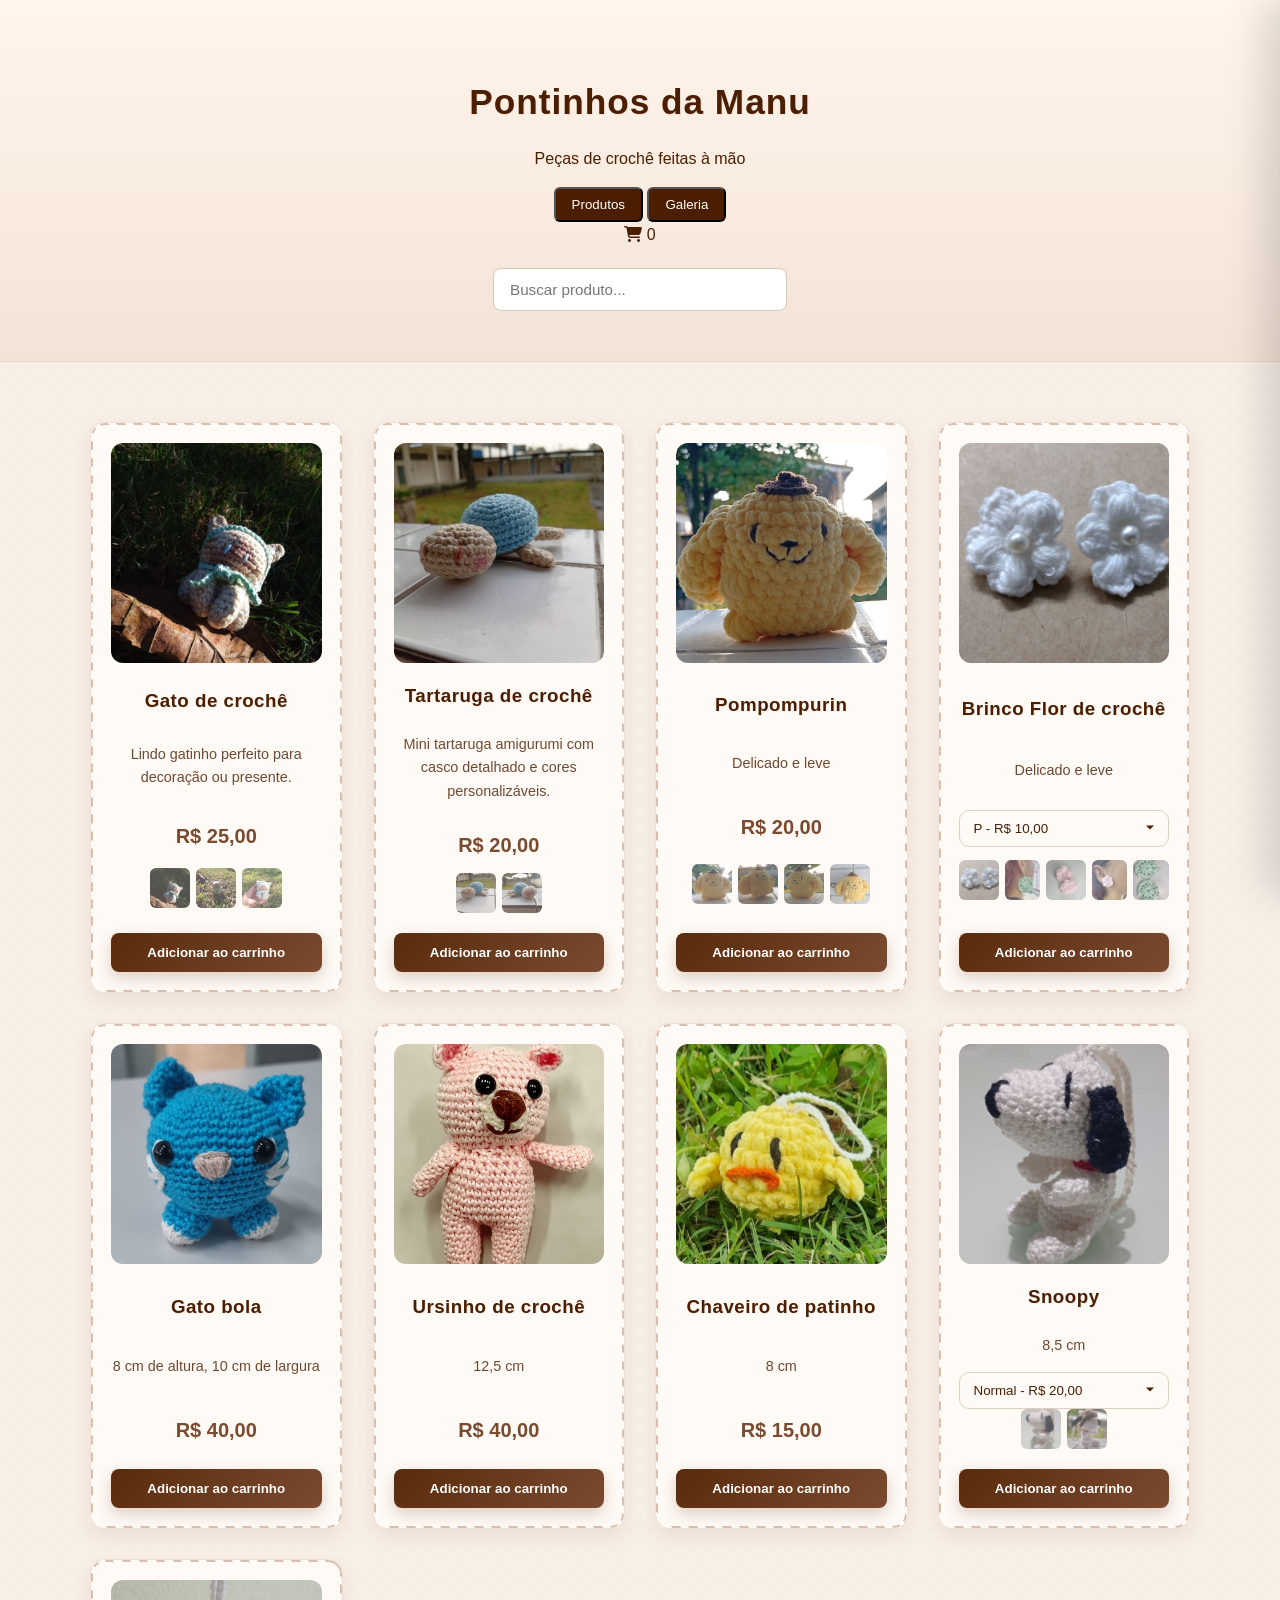
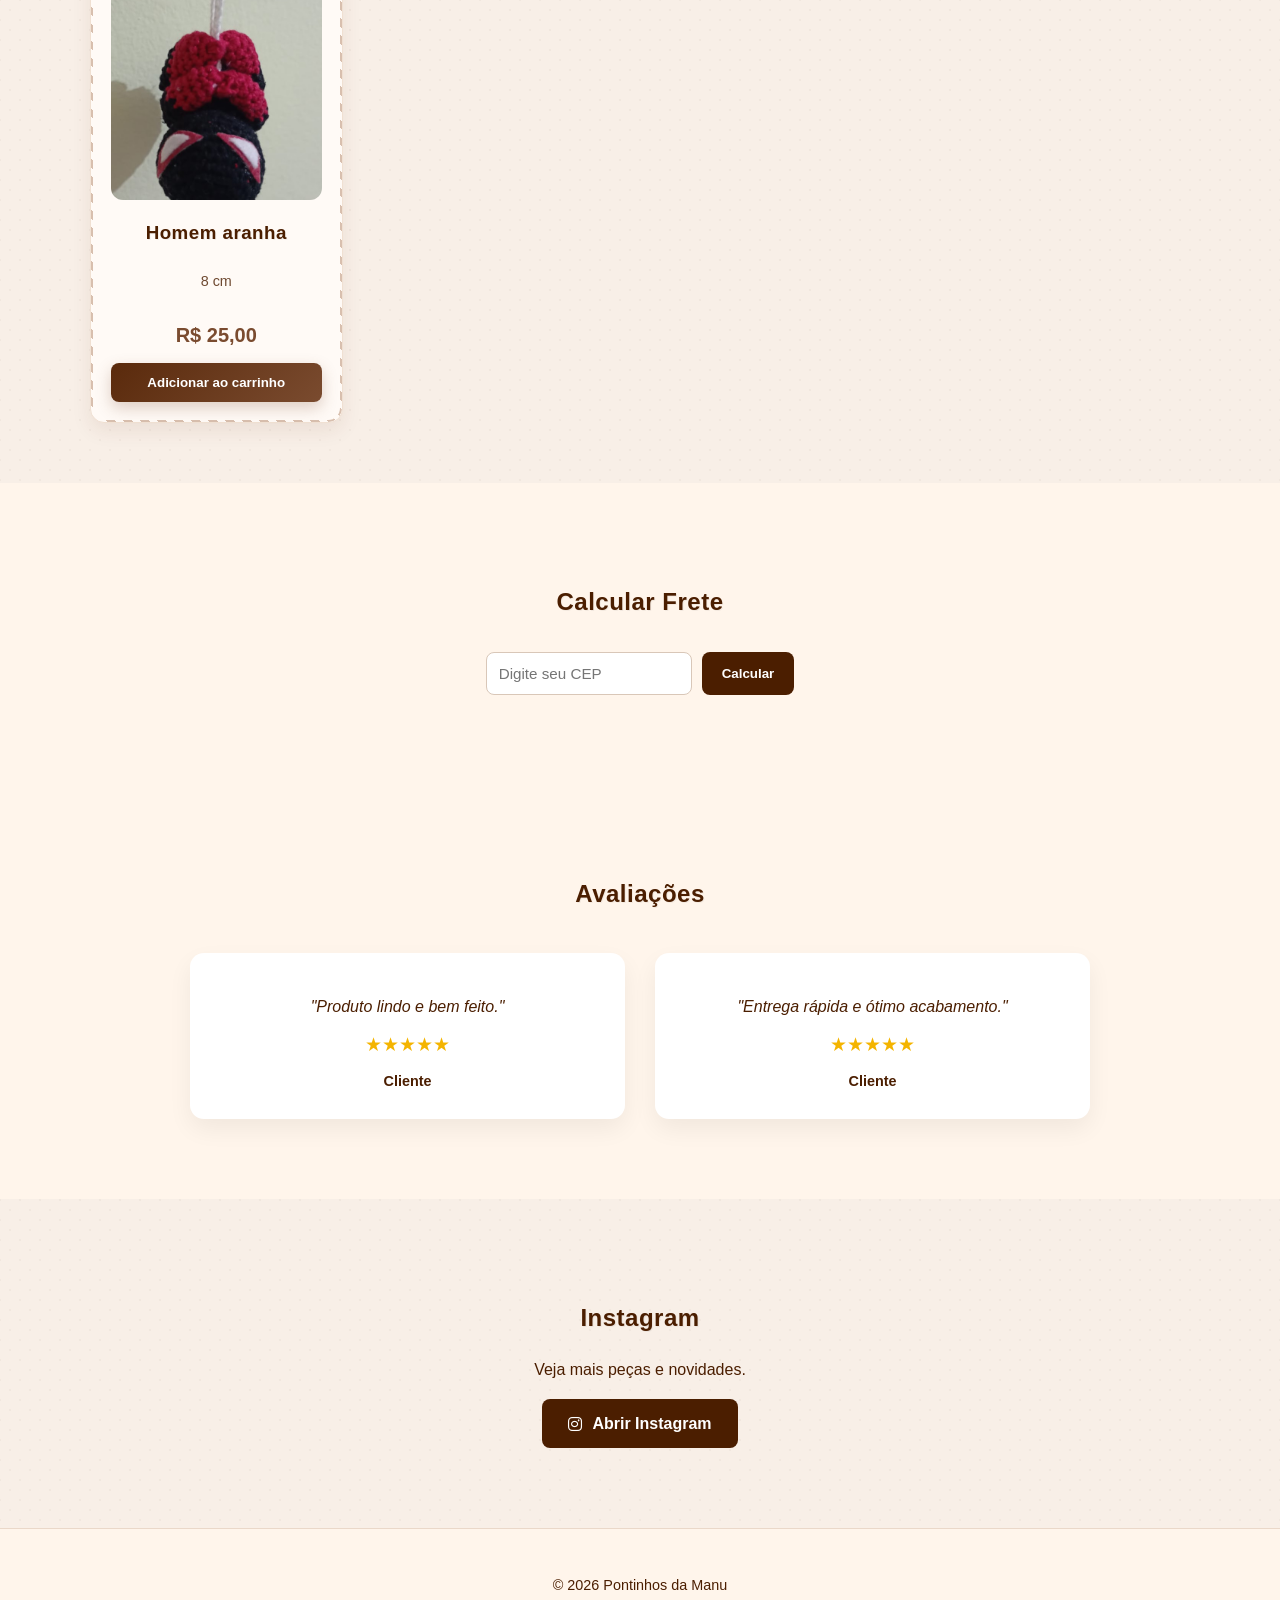
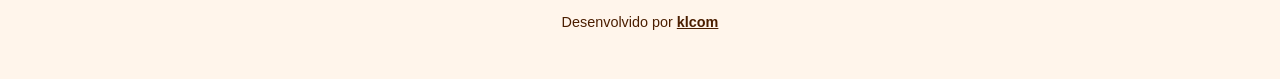
==== commit e4bf01a7: "fix prices" ====
--- a/produtos.html
+++ b/produtos.html
@@ -50,8 +50,8 @@
 		<div class="produto" data-images='["src/gato1.jpeg","src/gato2.jpeg","src/gato3.jpeg"]'>
 		  <img src="src/gato1.jpeg" alt="Gato de crochê amigurumi" loading="lazy" onerror="this.src='https://via.placeholder.com/300?text=Sem+Imagem'" />
 		  <h3>Gato de crochê</h3>
-		  <p>Lindo gatinho feito em linha macia, perfeito para decoração ou presente.</p>
-		  <span class="preco">R$ 35,00</span>
+		  <p>Lindo gatinho perfeito para decoração ou presente.</p>
+		  <span class="preco">R$ 25,00</span>
 		  <div class="miniaturas"></div>
 		  <button>Adicionar ao carrinho</button>
 		</div>
@@ -59,7 +59,7 @@
 		  <img src="src/tartaruga1.jpeg" alt="Tartaruga de crochê amigurumi" loading="lazy" onerror="this.src='https://via.placeholder.com/300?text=Sem+Imagem'" />
 		  <h3>Tartaruga de crochê</h3>
 		  <p>Mini tartaruga amigurumi com casco detalhado e cores personalizáveis.</p>
-		  <span class="preco">R$ 25,00</span>
+		  <span class="preco">R$ 20,00</span>
 		  <div class="miniaturas"></div>
 		  <button>Adicionar ao carrinho</button>
 		</div>
